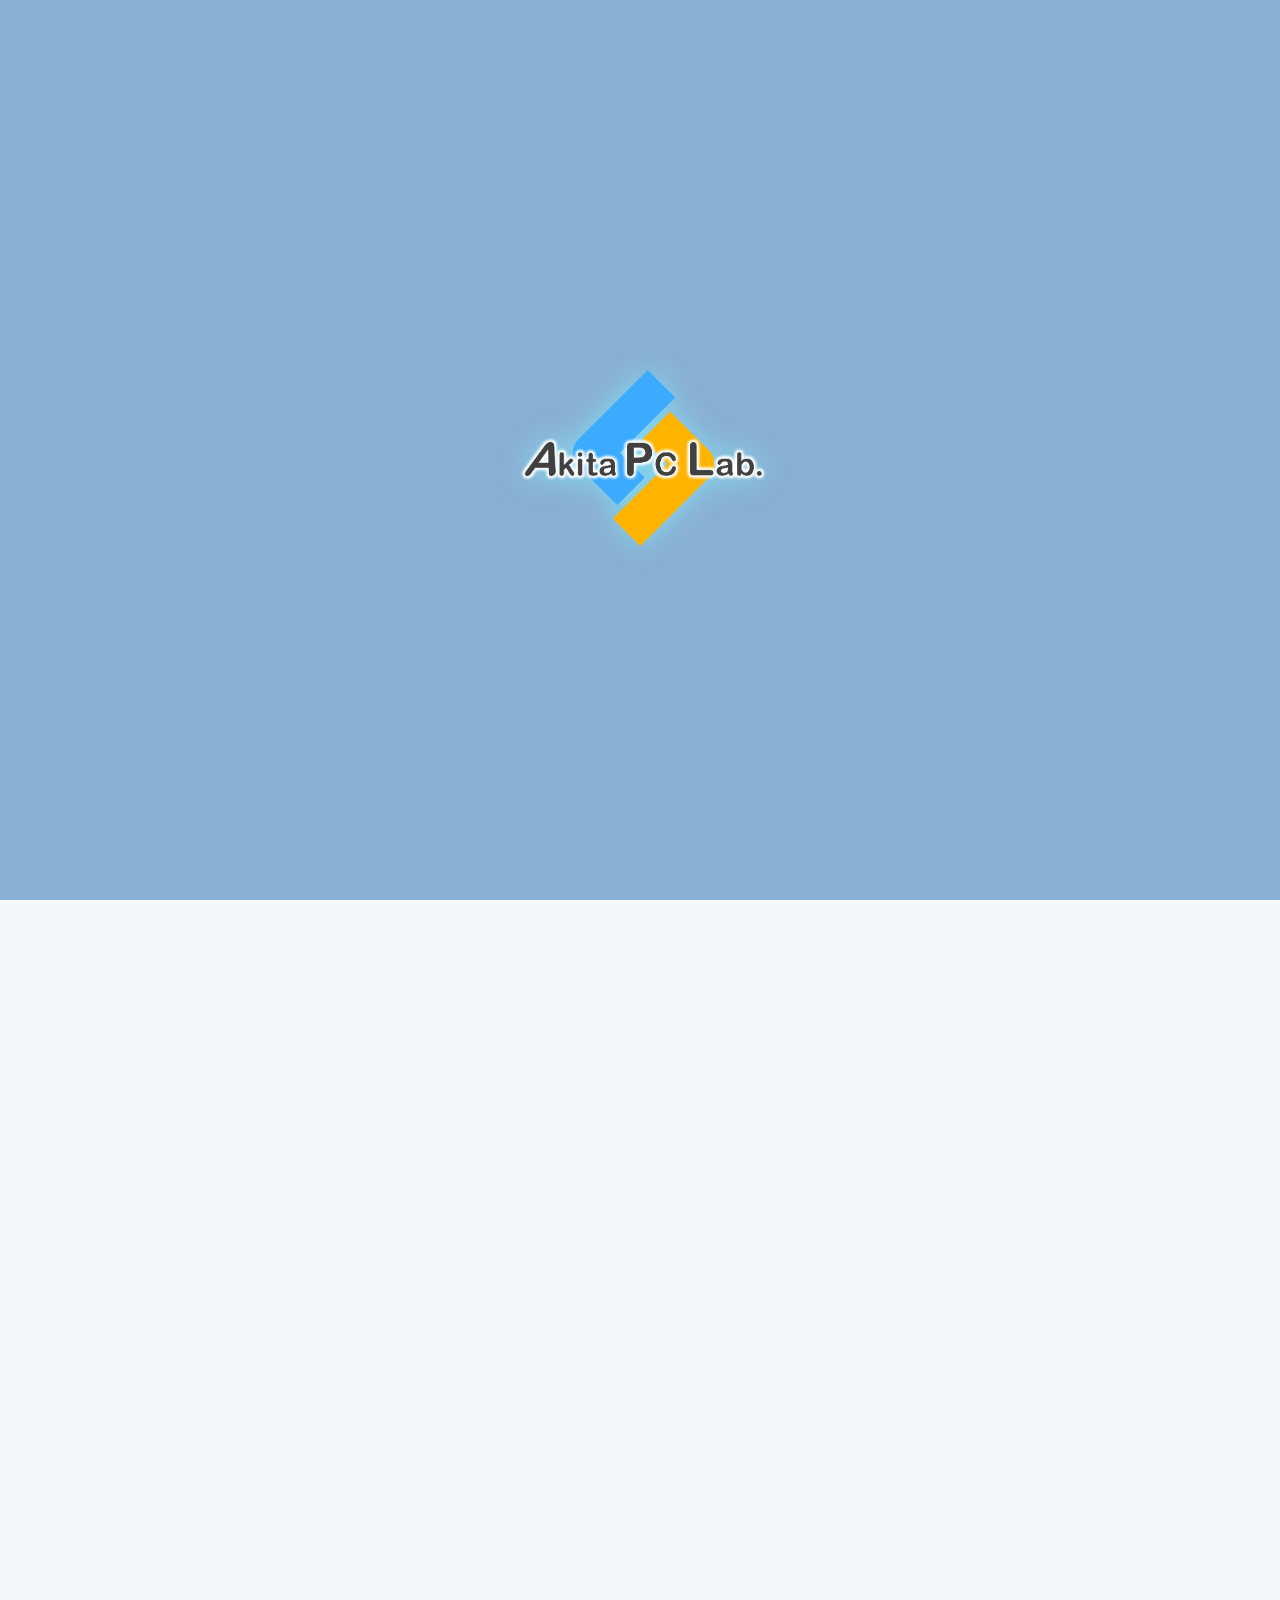
==== index.html @ be4cec2f "Add files via upload" ====
<!DOCTYPE html>
<html lang="ja">
<head>
  <meta charset="UTF-8">
  <meta name="viewport" content="width=device-width, initial-scale=1.0">
  <title>金曜1コマ限定ホームページ</title>

  <!-- CSS読み込み -->
  <link rel="stylesheet" href="style.css">
</head>

<body>

  <!-- オープニング -->
<div id="opening">
  <div class="opening-inner">
    <div class="moon-wrap">
      <div class="moon-glow"></div>
      <div class="moon"></div>
    </div>
    <img src="images/pclab.logo2.png" alt="タイトル" class="opening-logo">
  </div>
  <div class="flash"></div>
</div>

<!-- 本編ここから -->
<div id="site-content">

<header>
  <nav class="nav">
    <div class="logo">
      <img src="images/pclab.logo1.png" alt="ロゴ">
    </div>
    <ul>
      <li><a href="#about">金曜1コマについて</a></li>
      <li><a href="#information">お知らせ</a></li>
      <li><a href="#schedule">スケジュール</a></li>
      <li><a href="#staff">スタッフ紹介</a></li>
      <li><a href="#column">コラム</a></li>
      <li><a href="#faq">掲示板</a></li>
    </ul>
  </nav>
</header>

<section class="hero">
  <div class="hero-slideshow">
    <div class="hero-slide slide1"></div>
    <div class="hero-slide slide2"></div>
    <div class="hero-slide slide3"></div>
    <div class="hero-slide slide4"></div>
    <div class="hero-slide slide5"></div>
  </div>

  <div class="hero-overlay"></div>

  <div class="hero-content">
    <h1>
      <img src="images/pclab.logo2.png" alt="タイトル">
    </h1>
    <p>みんなで作り上げる，楽しむ講座</p>
  </div>
</section>

<main>
  <section id="about">
    <h2>金曜1コマについて</h2>
    <p>皆さんこんにちは！！金曜１コマスタッフ一同です！</p>
    <p>このホームページは，スタッフと受講生が共に作るという目標のもと開設されました。</p>
    <p>ここでは，スタッフの大学生としての一面やこれからの大学生活で役立つ情報を皆さんにお送りしていきます！</p>
    <p>もしかしたら，皆さんの意見・要望が実現するかも！？ぜひホームページの掲示板になんでも書いてくださいね！</p>
  </section>

  <section id="information">
    <h2>お知らせ</h2>
    <div class="information-list">
    <article class="information-card important">
      <div class="information-top">
        <span class="information-tag">重要</span>
        <time class="information-date">2026.04.24</time>
      </div>
      <h3 class="information-title">初回講座の開始時間について</h3>
      <p class="information-text">
        初回の講座は 14:30 開始です。皆さんが来るのを楽しみにしてます！！
      </p>
    </article>

    <article class="information-card">
      <div class="information-top">
        <span class="information-tag update">更新</span>
        <time class="information-date">2026.05.01</time>
      </div>
      <h3 class="information-title">ホームページを公開しました</h3>
      <p class="information-text">
        お知らせ，スタッフ紹介など順次更新していきます！お楽しみに👍
      </p>
    </article>

    <article class="information-card">
      <div class="information-top">
        <span class="information-tag info">案内</span>
        <time class="information-date">2026.05.01</time>
      </div>
      <h3 class="information-title">事前準備について</h3>
      <p class="information-text">
        PCと初回講座でもらったテキストを持参してください。データダウンロードで困っている人は早めに来てくれたら対応します！
      </p>
    </article>
  </div>

  </section>

  <section id="schedule">
    <h2>スケジュール</h2>
    <div class="schedule-item">
      <span>4/24</span> 第１回講座
    </div>
    <div class="schedule-item">
      <span>5/1</span> 第２回講座
    </div>
    <div class="schedule-item">
      <span>5/15</span> 第３回講座
    </div>
    <div class="schedule-item">
      <span>5/22</span> 第４回講座
    </div>
    <div class="schedule-item">
      <span>5/29</span> 第５回講座
    </div>
    <div class="schedule-item">
      <span>6/12</span> 第６回講座
    </div>
    <div class="schedule-item">
      <span>6/19</span> 第７回講座
    </div>
    <div class="schedule-item">
      <span>6/26</span> 第８回講座
    </div>
  </section>

  <section id="staff">
    <h2>スタッフ紹介</h2>
    
    <div class="staff-card">
      <img src="images/staff1.jpg" alt="スタッフ写真">
      <div class="staff-text">
        <h3>ホームページ開設者兼5班GA 樅山友哉</h3>
        <p>ニックネーム：もみちゃん</p>
        <p>学部・学科：理工学部　数理・電気電子情報学科　人間情報工学コース　4年次</p>
        <p>好きなこと：ゲーム・音楽・旅行</p>
        <p>最近のマイブーム：車を借りて秋田を探索する</p>
        <p>一言：秋田を知るために頑張ってるからみんなの話もたくさん聞かせて！PCスキルの質問も待ってるぞー！</p>
      </div>
    </div>

    <div class="staff-card">
      <img src="images/staff2.jpg" alt="スタッフ写真">
      <div class="staff-text">
        <h3>講師 那須野栞</h3>
        <p>ニックネーム：しおりん</p>
        <p>学部・学科：医学部・保健学科看護学専攻3年次</p>
        <p>好きなこと：占い・筋トレ</p>
        <p>みんなとやりたいこと！</p>
        <p>　1. みんなとたくさんお話ししたい！！</p>
        <p>　2. 班の中だけじゃなく、コマ全体で仲良くなりたいな～！</p>
        <p>一言：スキルを勉強するだけじゃなく、みんなにとって思い出に残るような時間にしたいな～</p>
        <p>　　　と思っています！たくさんお話しようね～！</p>
      </div>
    </div>

    <div class="staff-card">
      <img src="images/staff3.jpg" alt="スタッフ写真">
      <div class="staff-text">
        <h3>2班GA 佐藤颯太</h3>
        <p>ニックネーム：しゅがー</p>
        <p>学部・学科：理工学部　数理・電気電子情報学科　電気電子工学コース　3年次</p>
        <p>好きなこと：ものづくり・お菓子・ネトフリ＆アマプラ鑑賞</p>
        <p>診断系の結果</p>
        <p>　MBTI：運動家</p>
        <p>　ラブタイプ：忠犬ハチ公魅惑系</p>
        <p>一言：機械系は強い方だと思うので、分からないことがあったら何でも聞いてね～</p>
        <p>　　　たくさんしゃべりたいので他の班の人でも話しかけて～</p>
      </div>
    </div>

  </section>

  <section id="column">
    <h2>コラム</h2>
    <h3>占い師しおりの運気アップ講座</h3>
    <a href="fortune.html" class="column-button">コラムを読む</a>
    <h3>パティスリーしゅがーのお菓子教室</h3>
    <a href="sweet.html" class="column-button">コラムを読む</a>
  </section>

  <section id="faq">
    <h2>掲示板</h2>
    <p>順次公開します！お楽しみに！</p>

    <!-- 使うかもしれない 
    <div class="faq-item">
      <button class="faq-question">友達いなくても大丈夫？</button>
      <div class="faq-answer">大丈夫です！1人参加多いです。</div>
    </div>

    <div class="faq-item">
      <button class="faq-question">服装は？</button>
      <div class="faq-answer">自由です。</div>
    </div>-->
  </section>
</main>

<footer>
  <p>© Akita PC Lab.</p>
</footer>

</div> 

<!-- JS読み込み -->
<script src="script.js"></script>

</body>
</html>
---- style.css ----
* {
  margin: 0;
  padding: 0;
  box-sizing: border-box;
}

#opening {
  position: fixed;   /* ←これが最重要 */
  top: 0;
  left: 0;
  width: 100%;
  height: 100%;      /* ←画面いっぱいにする */
  background: #8ab0d4;

  display: flex;
  justify-content: center;
  align-items: center;

  z-index: 9999;     /* ←最前面に出す */
}

.opening-logo {
  width: 300px;
  max-width: 100%;
  height: auto;
  margin-top: 20px;

  filter: drop-shadow(0 0 15px rgba(125,243,255,0.6));
}

/* ===== 本編は最初見えない ===== */
#site-content {
  opacity: 0;
  transition: opacity 1s ease;
}

/* 表示状態 */
#site-content.show {
  opacity: 1;
}

/* ===== オープニングのフェードアウト ===== */
#opening {
  transition: opacity 1s ease;
}

#opening.fade-out {
  opacity: 0;
}

body {
  font-family: sans-serif;
  background: #f5f7fb;
}

html {
  scroll-behavior: smooth;
}

header {
  background: #4f7cff;
  color: white;
  padding: 15px 20px;

  position: sticky;
  top: 0;
  z-index: 1000;

  box-shadow: 0 4px 12px rgba(0, 0, 0, 0.12);
}

.nav {
  display: flex;
  justify-content: space-between;
}

.nav ul li a {
  display: inline-block;
  padding: 8px 16px;
  border-radius: 20px;

  background: rgba(255,255,255,0.2);
  backdrop-filter: blur(10px);
  color: white;
  font-weight: bold;

  transition: all 0.3s ease;
}

/* ホバー（マウス乗せたとき） */
.nav ul li a:hover {
  background: white;
  color: #4f7cff;
  transform: translateY(-2px);
}

.logo img {
  height: 40px;
}

.nav ul {
  display: flex;
  gap: 10px;
  list-style: none;
}

.hero {
  position: relative;
  color: white;
  text-align: center;
  padding: 150px 20px;
  overflow: hidden;
}

/* 背景スライド */
.hero-slideshow {
  position: absolute;
  inset: 0;
  z-index: 0;
}

.hero-slide {
  position: absolute;
  inset: 0;
  background-size: cover;
  background-position: center;
  background-repeat: no-repeat;
  opacity: 0;
  animation: heroFade 25s infinite;
}

/* 画像指定 */
.slide1 {
  background-image: url("images/student1.jpg");
  animation-delay: 0s;
}

.slide2 {
  background-image: url("images/student2.jpg");
  animation-delay: 5s;
}

.slide3 {
  background-image: url("images/student3.jpg");
  animation-delay: 10s;
}

.slide4 {
  background-image: url("images/student4.jpg");
  animation-delay: 15s;
}

.slide5 {
  background-image: url("images/student5.jpg");
  animation-delay: 20s;
}

/* 文字を見やすくする黒い膜 */
.hero-overlay {
  position: absolute;
  inset: 0;
  background: rgba(0, 0, 0, 0.35);
  z-index: 1;
}

/* 文字部分 */
.hero-content {
  position: relative;
  z-index: 2;
}

/* フェード切り替え */
@keyframes heroFade {
  0%   { opacity: 0; }
  8%   { opacity: 1; }
  28%  { opacity: 1; }
  36%  { opacity: 0; }
  100% { opacity: 0; }
}

/* 黒いフィルター（文字見やすくする） */
.hero::before {
  content: "";
  position: absolute;
  inset: 0;
  background: rgba(0,0,0,0.4);
}

.hero h1 img {
  width: 300px;
  max-width: 100%;
}

.hero p {
  position: relative;
  z-index: 1;
}

section {
  padding: 40px;
}

#information {
  margin-bottom: 50px;
}

.information-list {
  display: flex;
  flex-direction: column;
  gap: 16px;
}

.information-card {
  background: #ffffff;
  border-radius: 16px;
  padding: 18px 20px;
  box-shadow: 0 6px 18px rgba(0, 0, 0, 0.08);
  border-left: 6px solid #4f7cff;
  transition: transform 0.25s ease, box-shadow 0.25s ease;
}

.information-card:hover {
  transform: translateY(-3px);
  box-shadow: 0 10px 24px rgba(0, 0, 0, 0.12);
}

.information-top {
  display: flex;
  justify-content: space-between;
  align-items: center;
  margin-bottom: 10px;
  gap: 12px;
  flex-wrap: wrap;
}

.information-tag {
  display: inline-block;
  padding: 4px 10px;
  border-radius: 999px;
  background: #4f7cff;
  color: #ffffff;
  font-size: 0.85rem;
  font-weight: bold;
}

.information-tag.update {
  background: #00a67e;
}

.information-tag.info {
  background: #ff9800;
}

.information-date {
  font-size: 0.9rem;
  color: #666;
}

.information-title {
  font-size: 1.1rem;
  margin-bottom: 8px;
  color: #222;
}

.information-text {
  font-size: 0.98rem;
  line-height: 1.7;
  color: #444;
}

.information-card.important {
  border-left-color: #ff4d6d;
}

.information-card.important .information-tag {
  background: #ff4d6d;
}

.schedule-item {
  background: white;
  padding: 10px;
  margin: 10px 0;
  border-radius: 8px;
}

#staff h2 {
  margin-bottom: 30px;
}

#staff h3 {
  margin-bottom: 12px;
}

.staff-card {
  display: flex;          /* ←横並びにする */
  align-items: center;    /* 縦位置を揃える */
  gap: 20px;              /* 画像と文字の間の余白 */

  background: white;
  padding: 20px;
  border-radius: 16px;
  box-shadow: 0 6px 18px rgba(0,0,0,0.08);
}

.staff-box {
  display: flex;
  align-items: center;
  gap: 40px;
}

.staff-text {
  flex: 1;
}

.staff-image img {
  width: 280px;
  height: auto;
  border-radius: 20px;
  display: block;
}

.column-button {
  display: inline-block;
  padding: 12px 22px;
  background: #4f7cff;
  color: white;
  border-radius: 999px;
  text-decoration: none;
  font-weight: bold;
}

.toc {
  background: #ffffff;
  padding: 20px;
  border-radius: 16px;
  margin: 24px 0;
  box-shadow: 0 6px 18px rgba(0,0,0,0.08);
}

.toc h2 {
  margin-bottom: 12px;
}

.toc ul {
  list-style: none;
  padding: 0;
}

.toc li {
  margin: 10px 0;
}

.toc a {
  color: #4f7cff;
  font-weight: bold;
  text-decoration: none;
}

.toc a:hover {
  text-decoration: underline;
}

.column-page {
  max-width: 900px;
  margin: 0 auto;
  padding: 40px 20px;
}

.column-article {
  background: white;
  padding: 40px;
  border-radius: 18px;
  line-height: 1.9;
}

.column-article h1 {
  margin-bottom: 30px;
}

.column-article h3 {
  margin-top: 40px;
  margin-bottom: 16px;
}

.column-article p {
  margin-bottom: 18px;
}

.sweet-video {
  width: 50%;
  max-width: 800px;
  border-radius: 16px;
  display: block;
  margin: 30px auto;
  box-shadow: 0 8px 24px rgba(0,0,0,0.15);
}

.image-row {
  display: flex;
  gap: 20px;              /* 画像の間の余白 */
  justify-content: center;
  margin: 30px 0;
}

.image-row img {
  width: 70%;
  max-width: 300px;      /* 1枚の最大サイズ */
  height: auto;
  border-radius: 12px;
  object-fit: cover;
}

.faq-item {
  margin-bottom: 10px;
}

.faq-question {
  width: 100%;
  padding: 10px;
  background: #ddd;
  border: none;
  cursor: pointer;
}

.faq-answer {
  display: none;
  padding: 10px;
  background: white;
}

footer {
  text-align: center;
  padding: 20px;
}

/* =========================
   アニメーション
========================= */
@keyframes moonPulse {
  0% {
    transform: translate(-50%, -50%) scale(0.75);
    opacity: 0;
  }
  20% {
    transform: translate(-50%, -50%) scale(1);
    opacity: 1;
  }
  55% {
    transform: translate(-50%, -50%) scale(1.05);
    opacity: 1;
  }
  100% {
    transform: translate(-50%, -50%) scale(1.45);
    opacity: 1;
  }
}

@keyframes textFade {
  from {
    opacity: 0;
    transform: translateY(8px);
  }
  to {
    opacity: 1;
    transform: translateY(0);
  }
}

@keyframes flashBang {
  0% {
    opacity: 0;
  }
  35% {
    opacity: 1;
  }
  100% {
    opacity: 0;
  }
}

@keyframes openingFadeOut {
  0% {
    opacity: 1;
    visibility: visible;
  }
  100% {
    opacity: 0;
    visibility: hidden;
  }
}
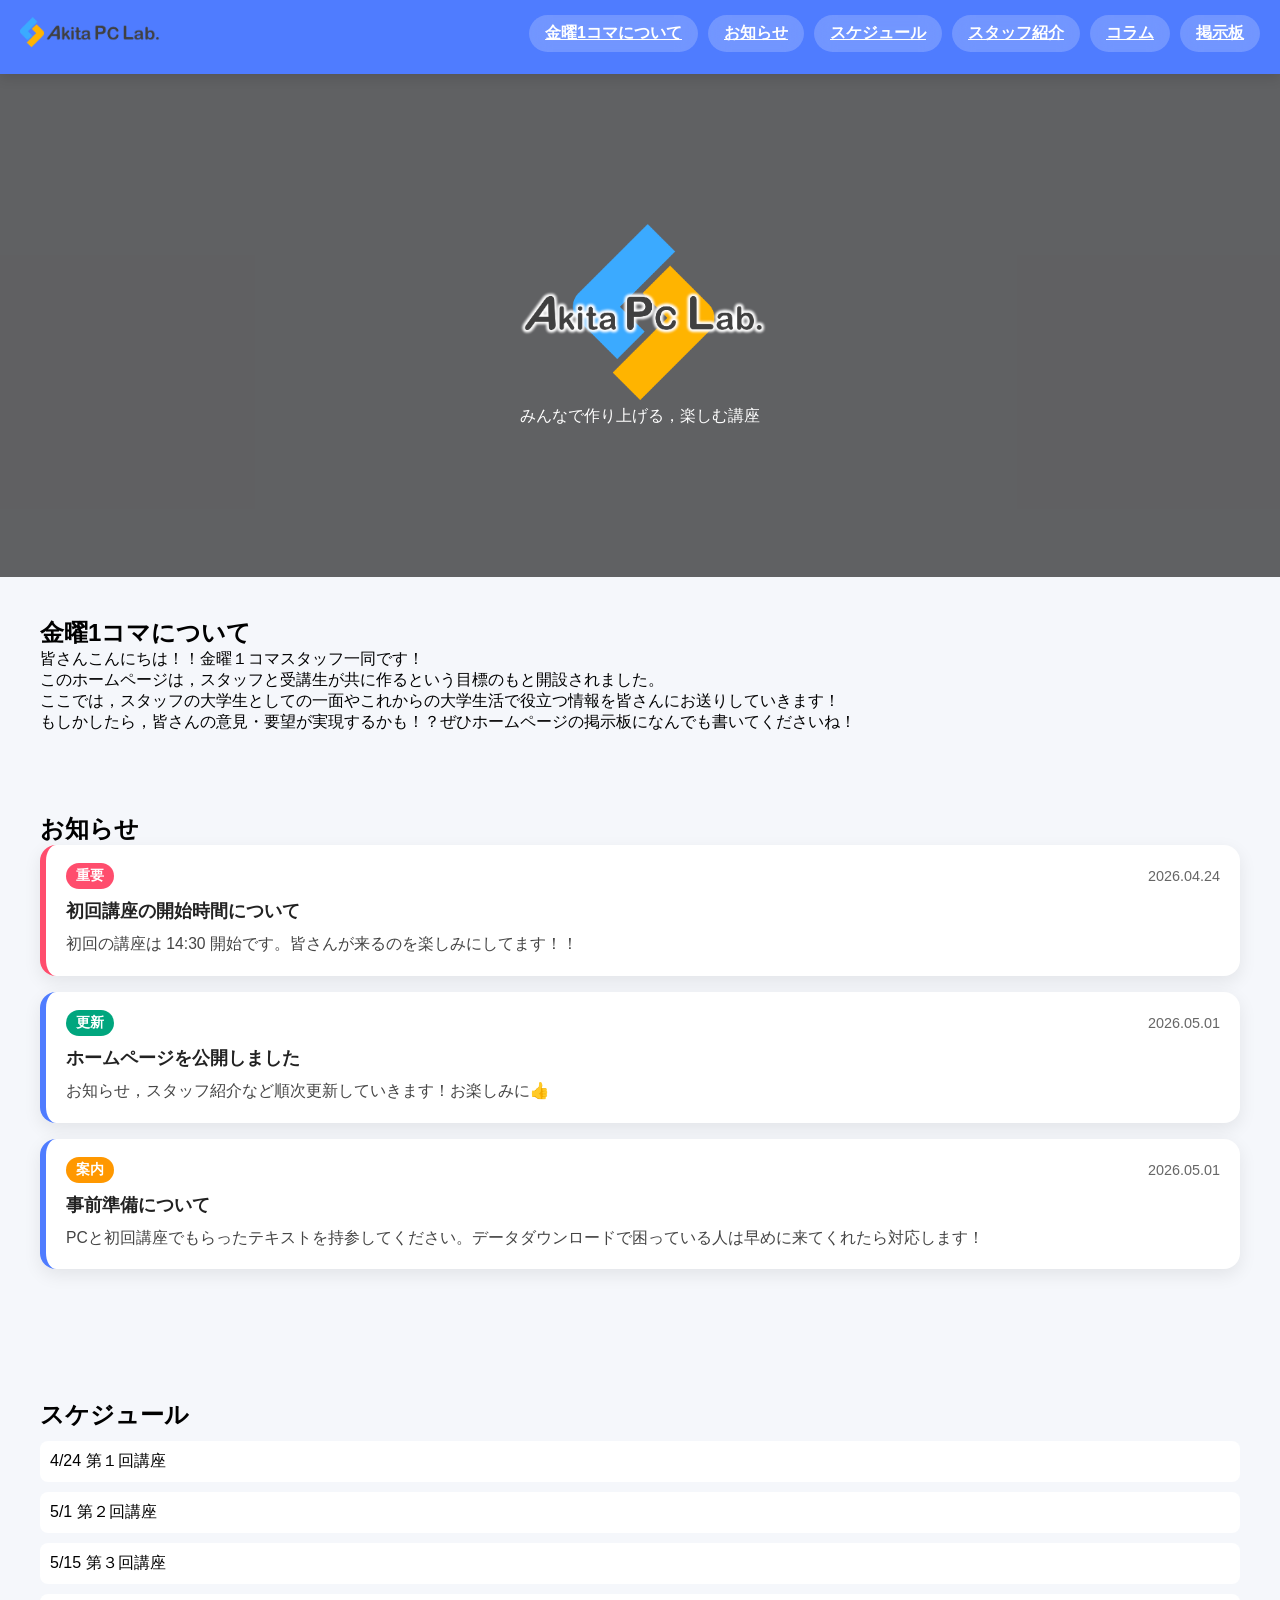
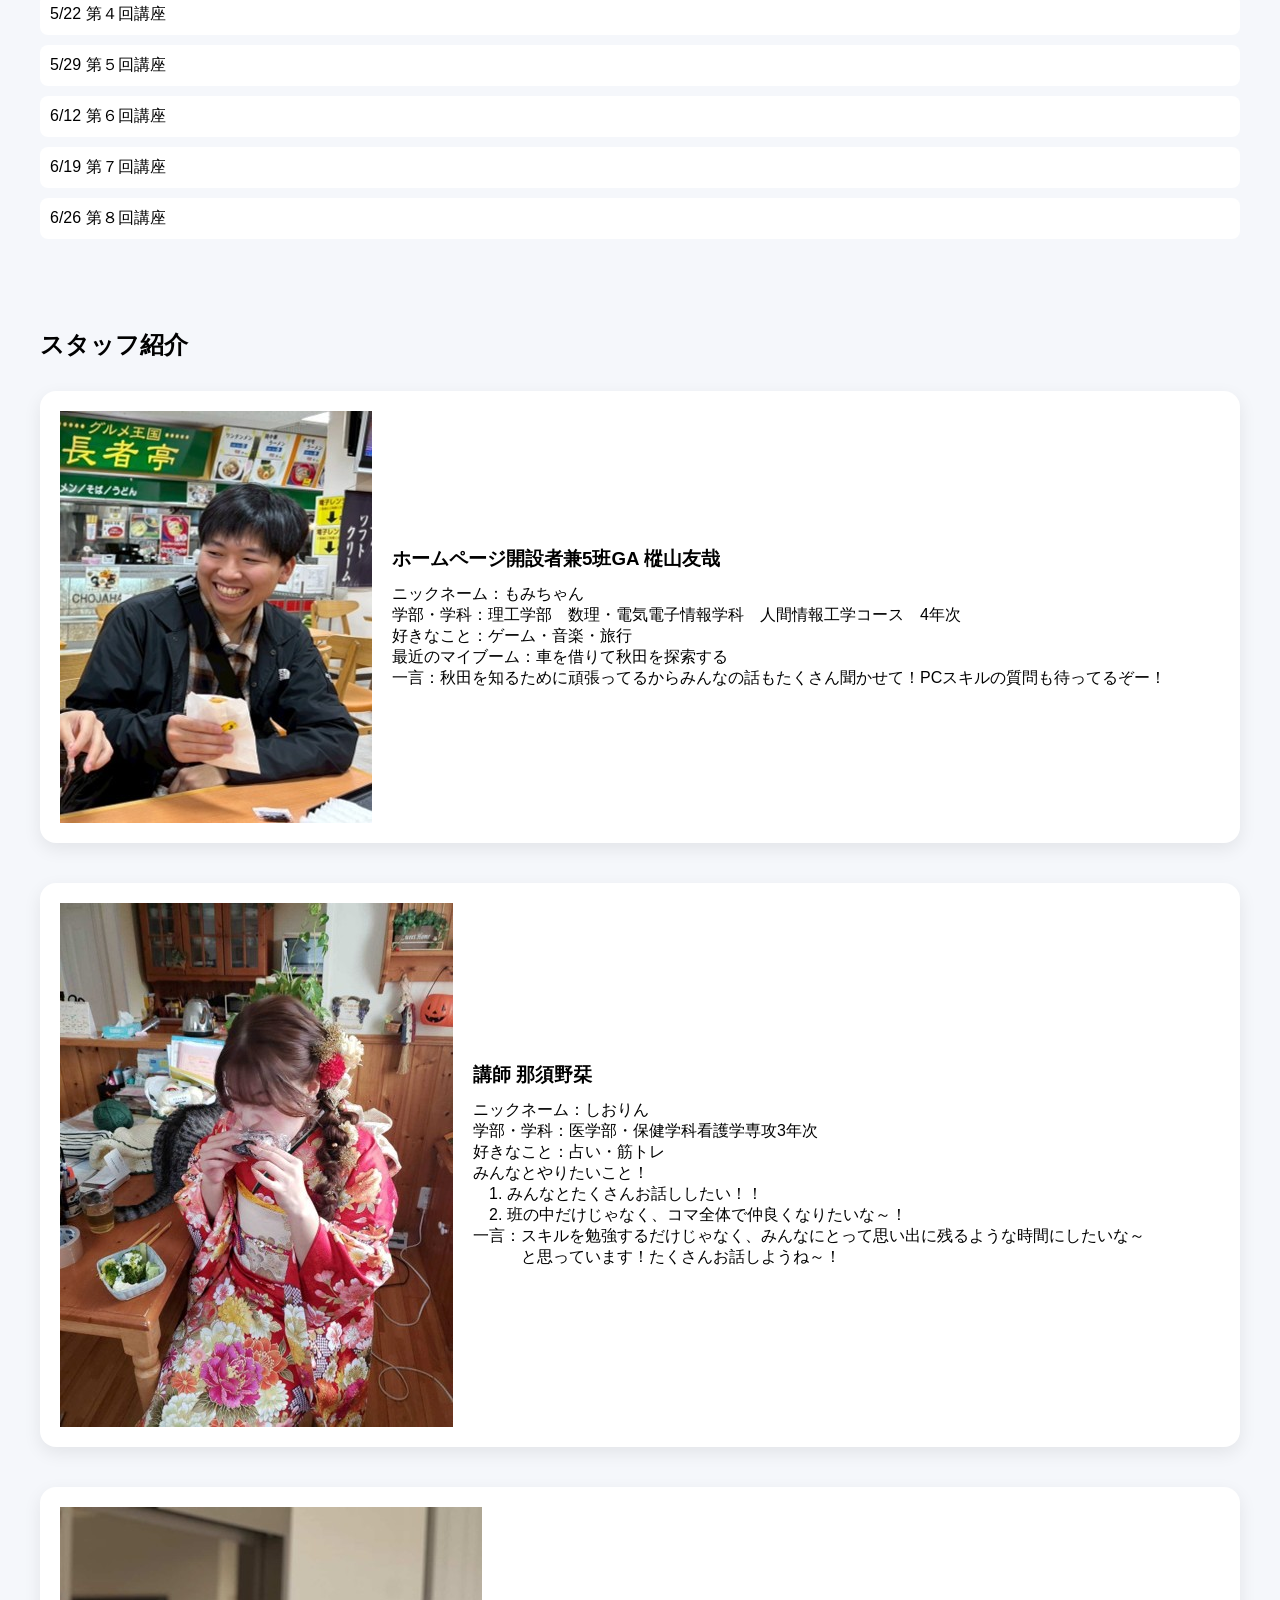
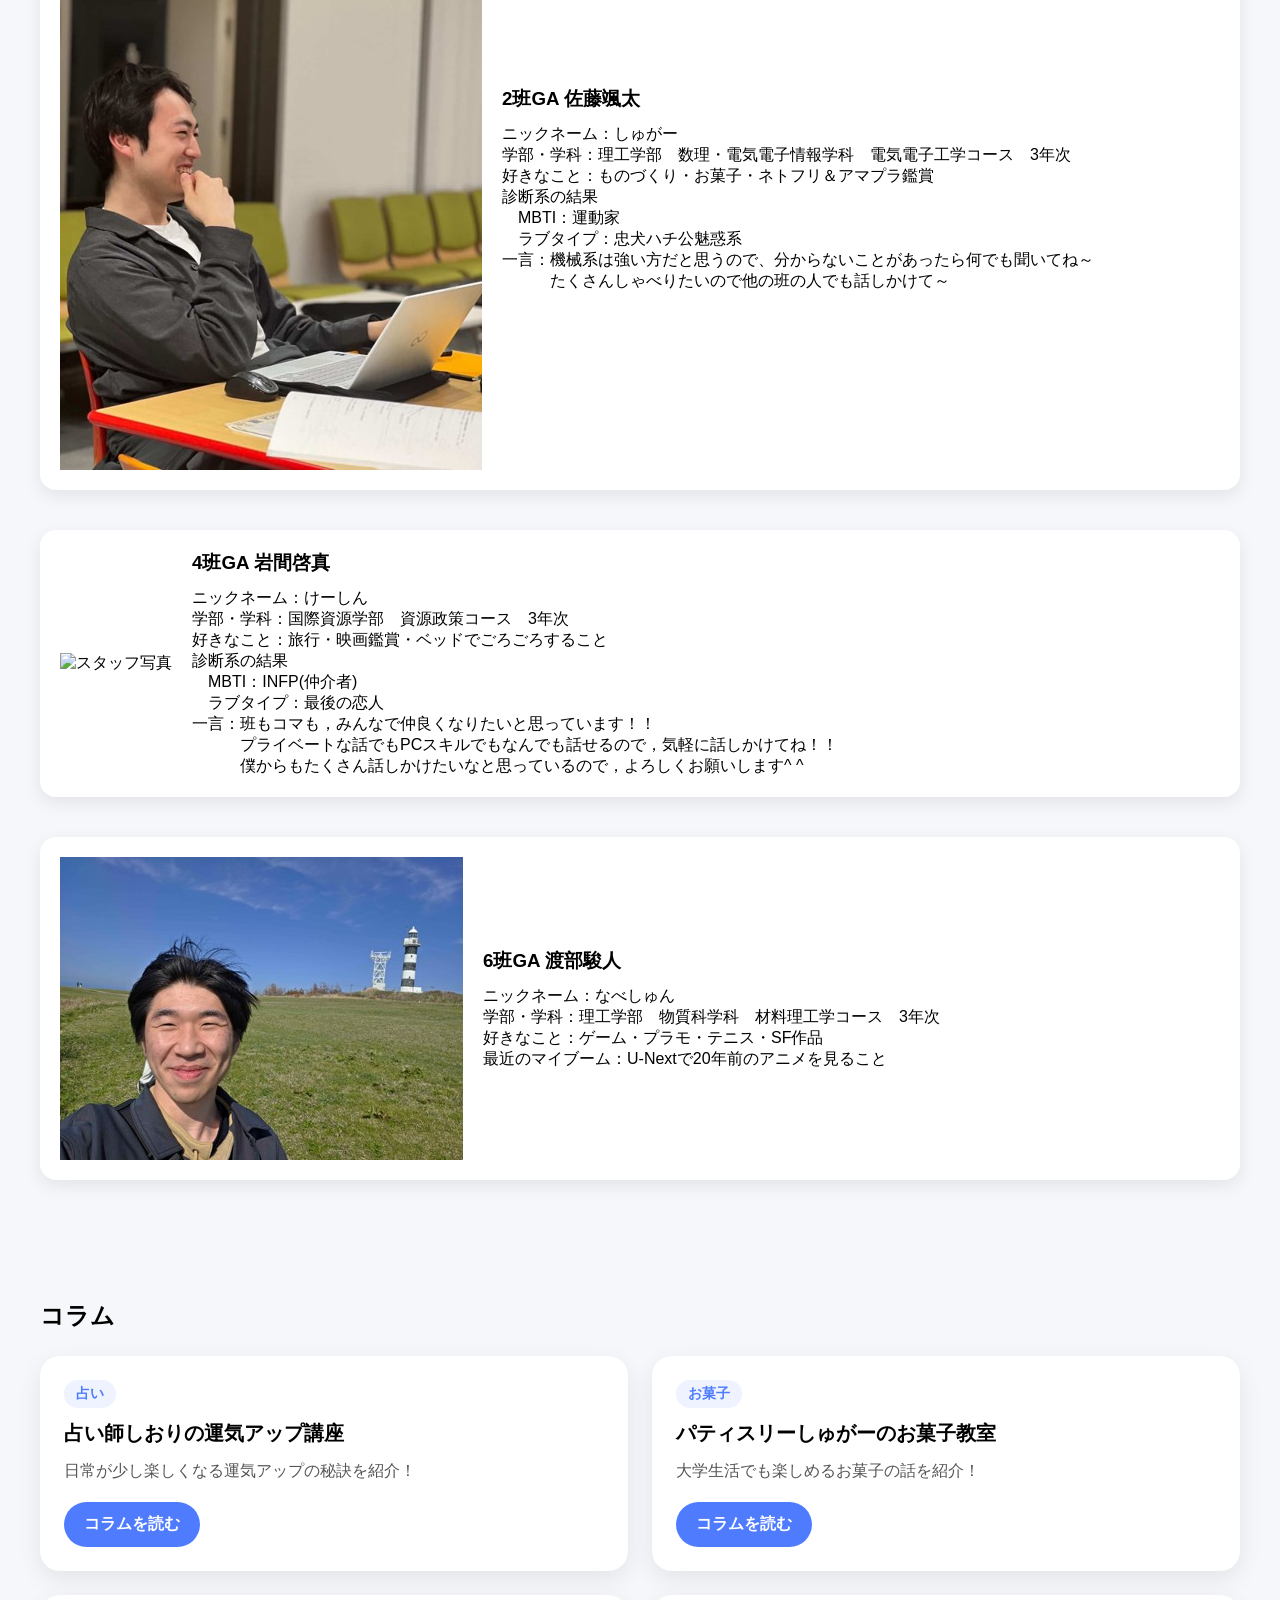
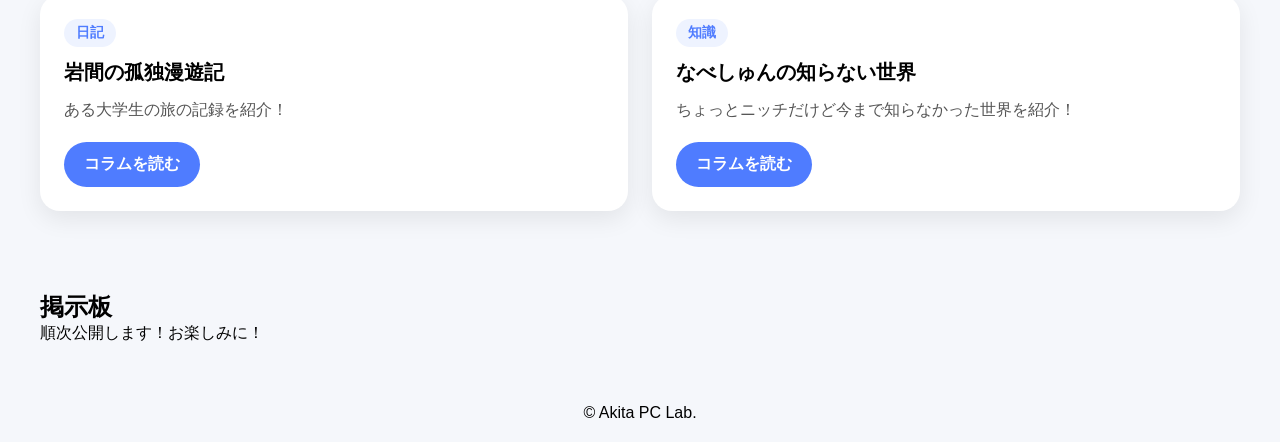
==== commit c66d3810: "Add files via upload" ====
--- a/index.html
+++ b/index.html
@@ -182,14 +182,67 @@
       </div>
     </div>
 
+    <div class="staff-card">
+      <img src="images/staff4.jpg" alt="スタッフ写真">
+      <div class="staff-text">
+        <h3>4班GA 岩間啓真</h3>
+        <p>ニックネーム：けーしん</p>
+        <p>学部・学科：国際資源学部　資源政策コース　3年次</p>
+        <p>好きなこと：旅行・映画鑑賞・ベッドでごろごろすること</p>
+        <p>診断系の結果</p>
+        <p>　MBTI：INFP(仲介者)</p>
+        <p>　ラブタイプ：最後の恋人</p>
+        <p>一言：班もコマも，みんなで仲良くなりたいと思っています！！</p>
+        <p>　　　プライベートな話でもPCスキルでもなんでも話せるので，気軽に話しかけてね！！</p>
+        <p>　　　僕からもたくさん話しかけたいなと思っているので，よろしくお願いします^ ^</p>
+      </div>
+    </div>
+
+    <div class="staff-card">
+      <img src="images/staff5.jpg" alt="スタッフ写真">
+      <div class="staff-text">
+        <h3>6班GA 渡部駿人</h3>
+        <p>ニックネーム：なべしゅん</p>
+        <p>学部・学科：理工学部　物質科学科　材料理工学コース　3年次</p>
+        <p>好きなこと：ゲーム・プラモ・テニス・SF作品</p>
+        <p>最近のマイブーム：U-Nextで20年前のアニメを見ること</p>
+      </div>
+    </div>
+
   </section>
 
   <section id="column">
     <h2>コラム</h2>
-    <h3>占い師しおりの運気アップ講座</h3>
-    <a href="fortune.html" class="column-button">コラムを読む</a>
-    <h3>パティスリーしゅがーのお菓子教室</h3>
-    <a href="sweet.html" class="column-button">コラムを読む</a>
+
+    <div class="column-list">
+      <article class="column-card">
+        <span class="column-tag">占い</span>
+        <h3>占い師しおりの運気アップ講座</h3>
+        <p>日常が少し楽しくなる運気アップの秘訣を紹介！</p>
+        <a href="fortune.html" class="column-button">コラムを読む</a>
+      </article>
+
+      <article class="column-card">
+        <span class="column-tag">お菓子</span>
+        <h3>パティスリーしゅがーのお菓子教室</h3>
+        <p>大学生活でも楽しめるお菓子の話を紹介！</p>
+        <a href="sweet.html" class="column-button">コラムを読む</a>
+      </article>
+
+      <article class="column-card">
+        <span class="column-tag">日記</span>
+        <h3>岩間の孤独漫遊記</h3>
+        <p>ある大学生の旅の記録を紹介！</p>
+        <a href="tour.html" class="column-button">コラムを読む</a>
+      </article>
+
+      <article class="column-card">
+        <span class="column-tag">知識</span>
+        <h3>なべしゅんの知らない世界</h3>
+        <p>ちょっとニッチだけど今まで知らなかった世界を紹介！</p>
+        <a href="hobby.html" class="column-button">コラムを読む</a>
+      </article>
+    </div>
   </section>
 
   <section id="faq">
--- a/style.css
+++ b/style.css
@@ -295,6 +295,7 @@
   display: flex;          /* ←横並びにする */
   align-items: center;    /* 縦位置を揃える */
   gap: 20px;              /* 画像と文字の間の余白 */
+  margin-bottom: 40px;
 
   background: white;
   padding: 20px;
@@ -319,14 +320,60 @@
   display: block;
 }
 
+.column-list {
+  display: grid;
+  grid-template-columns: repeat(2, 1fr);
+  gap: 24px;
+  margin-top: 24px;
+}
+
+.column-card {
+  background: white;
+  padding: 24px;
+  border-radius: 20px;
+  box-shadow: 0 8px 24px rgba(0, 0, 0, 0.08);
+  transition: 0.3s;
+}
+
+.column-card:hover {
+  transform: translateY(-4px);
+  box-shadow: 0 12px 28px rgba(0, 0, 0, 0.12);
+}
+
+.column-tag {
+  display: inline-block;
+  padding: 5px 12px;
+  margin-bottom: 12px;
+  border-radius: 999px;
+  background: #eef3ff;
+  color: #4f7cff;
+  font-weight: bold;
+  font-size: 0.85rem;
+}
+
+.column-card h3 {
+  margin-bottom: 10px;
+  font-size: 1.25rem;
+}
+
+.column-card p {
+  margin-bottom: 18px;
+  color: #555;
+  line-height: 1.7;
+}
+
 .column-button {
   display: inline-block;
-  padding: 12px 22px;
+  padding: 12px 20px;
   background: #4f7cff;
   color: white;
   border-radius: 999px;
   text-decoration: none;
   font-weight: bold;
+}
+
+.column-button:hover {
+  background: #355fe0;
 }
 
 .toc {
@@ -386,13 +433,17 @@
   margin-bottom: 18px;
 }
 
-.sweet-video {
-  width: 50%;
-  max-width: 800px;
+.video-wrap {
+  width: 100%;
+  max-width: 400px;
+  aspect-ratio: 9 / 16;  /* ←これが重要 */
+  margin: 30px auto;
+}
+
+.video-wrap iframe {
+  width: 100%;
+  height: 100%;
   border-radius: 16px;
-  display: block;
-  margin: 30px auto;
-  box-shadow: 0 8px 24px rgba(0,0,0,0.15);
 }
 
 .image-row {
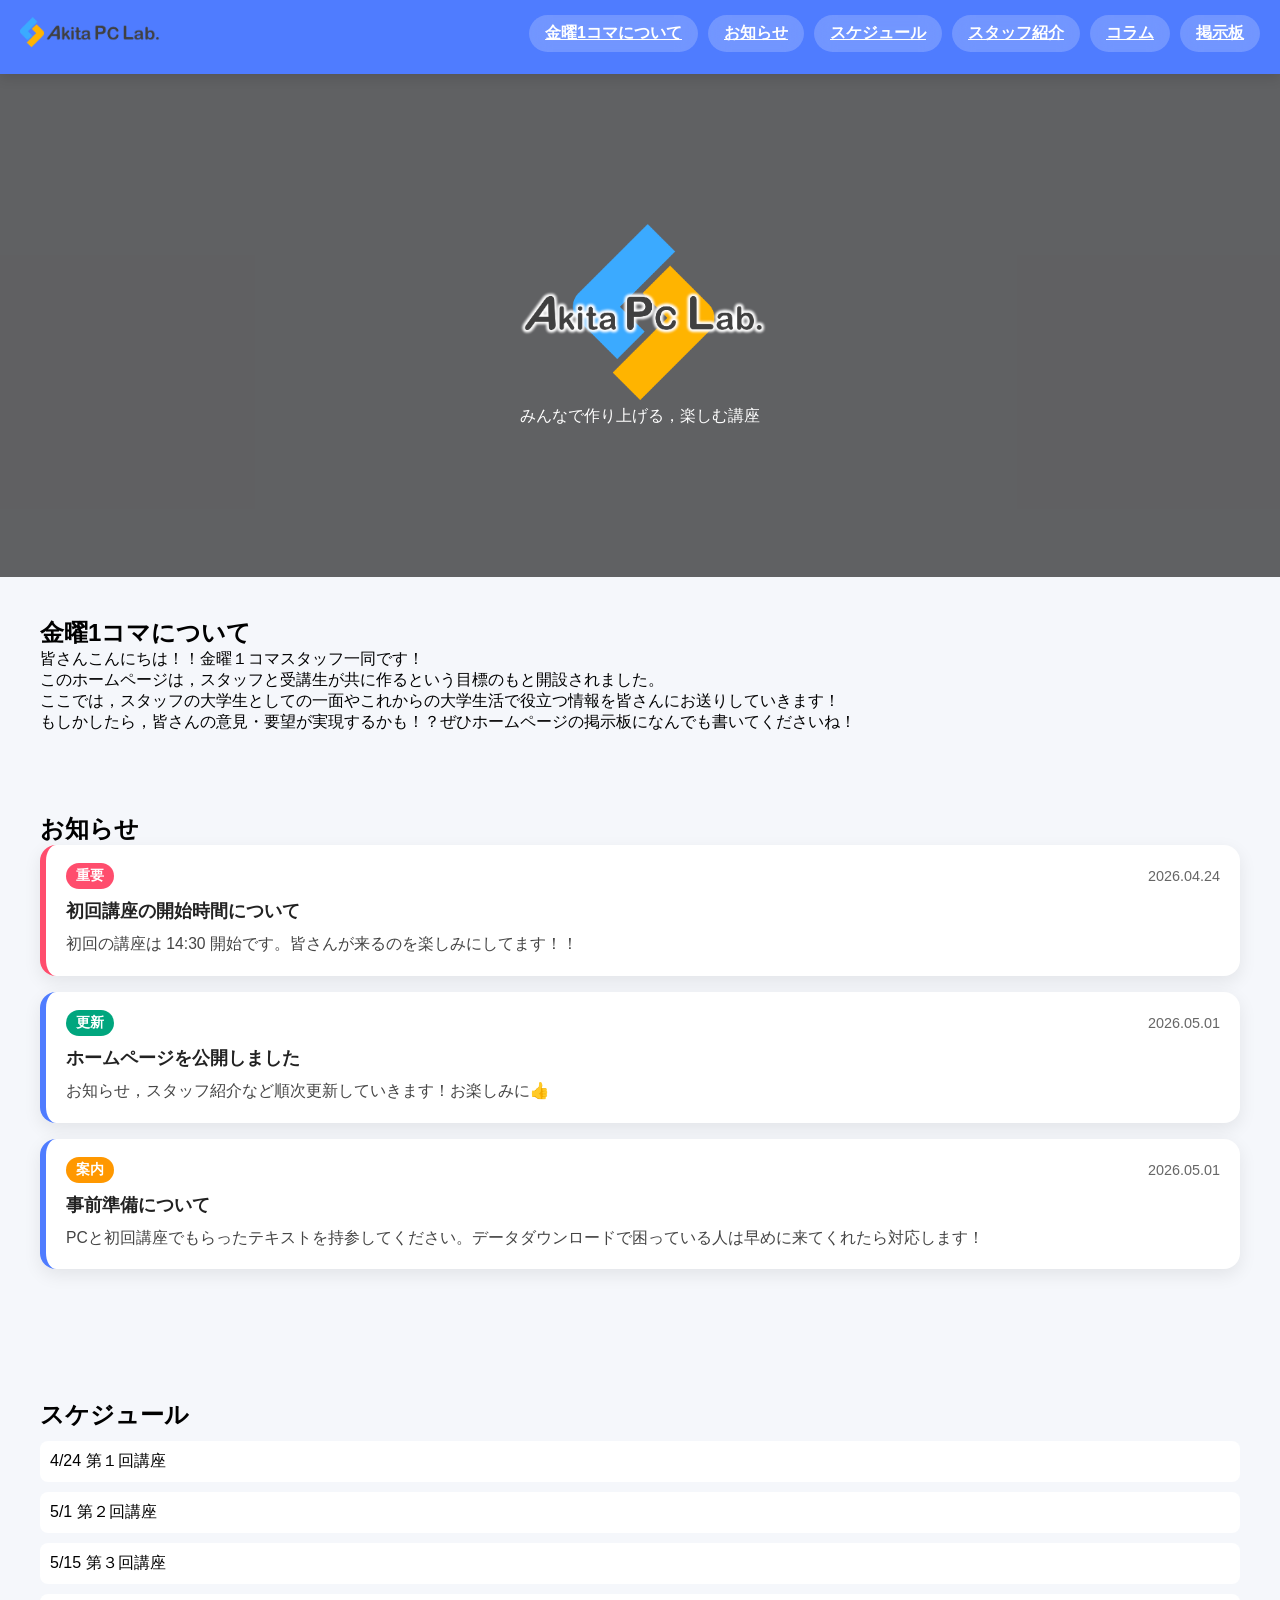
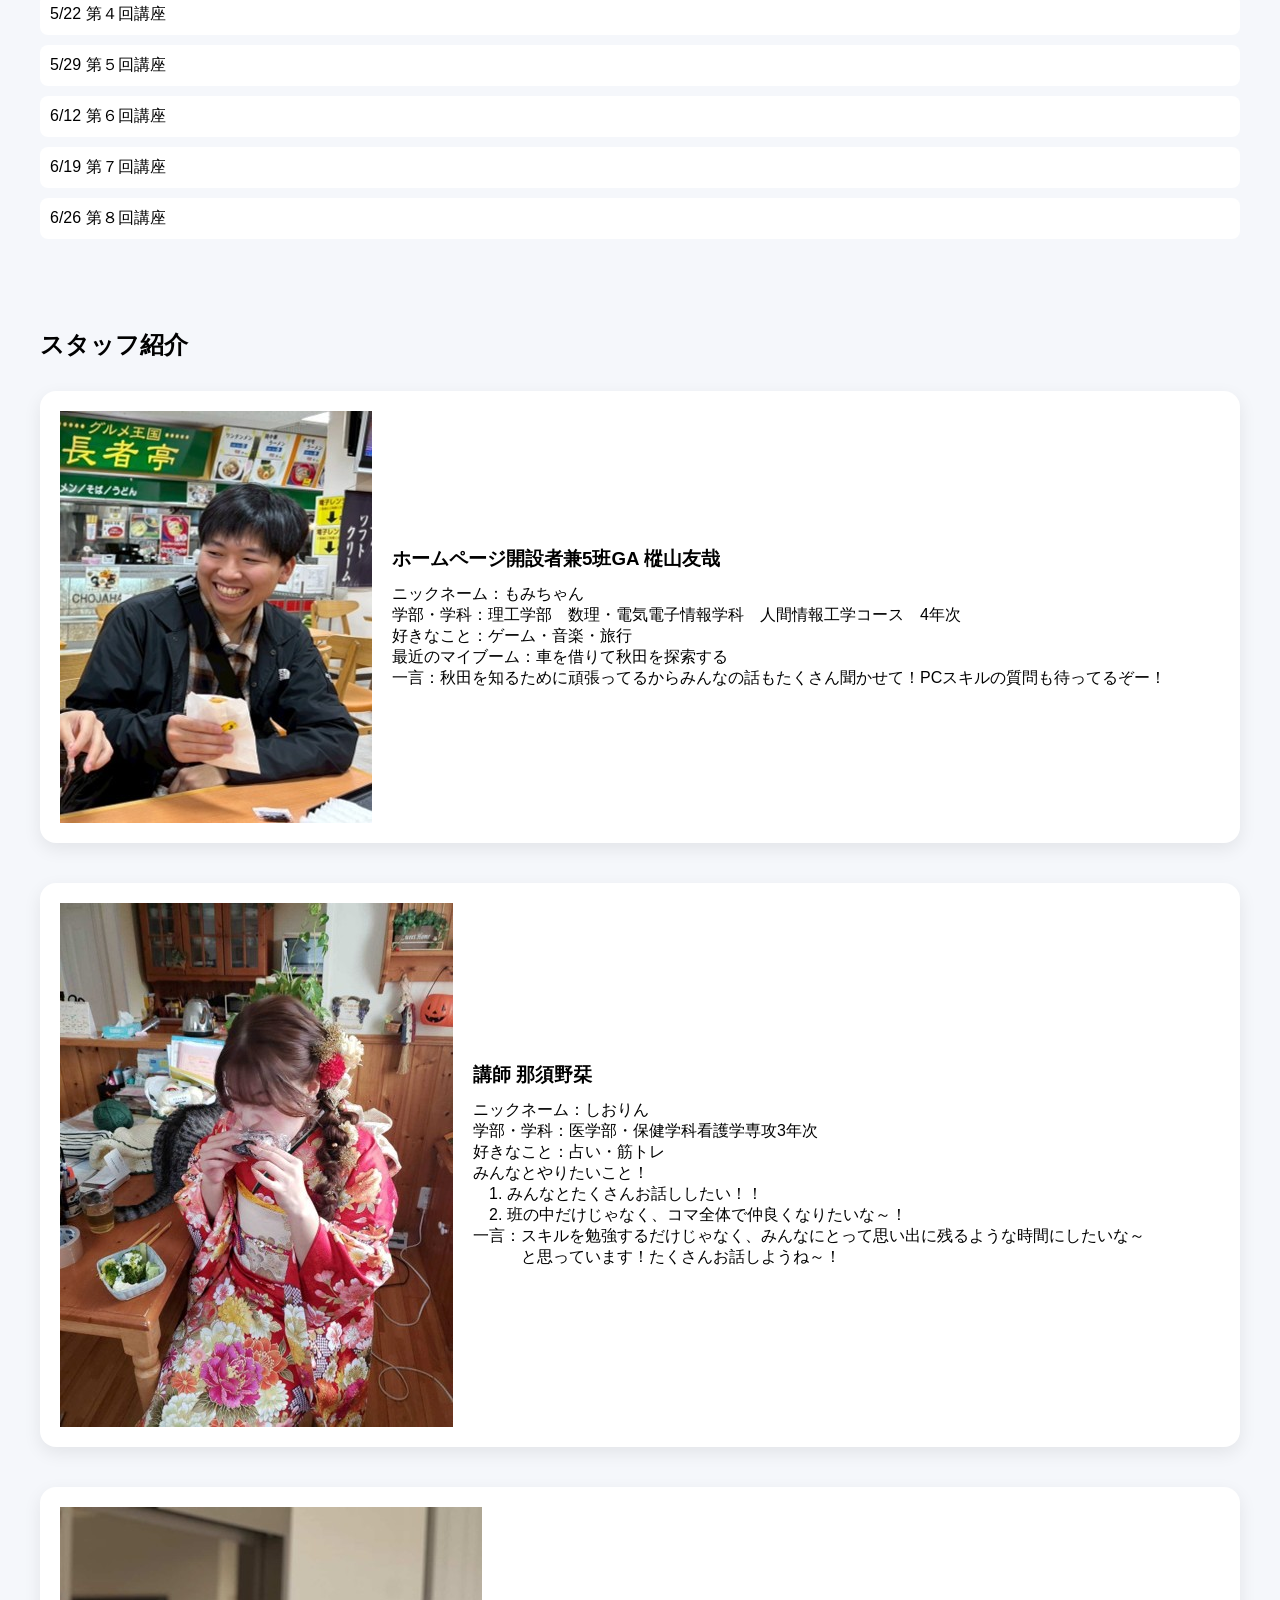
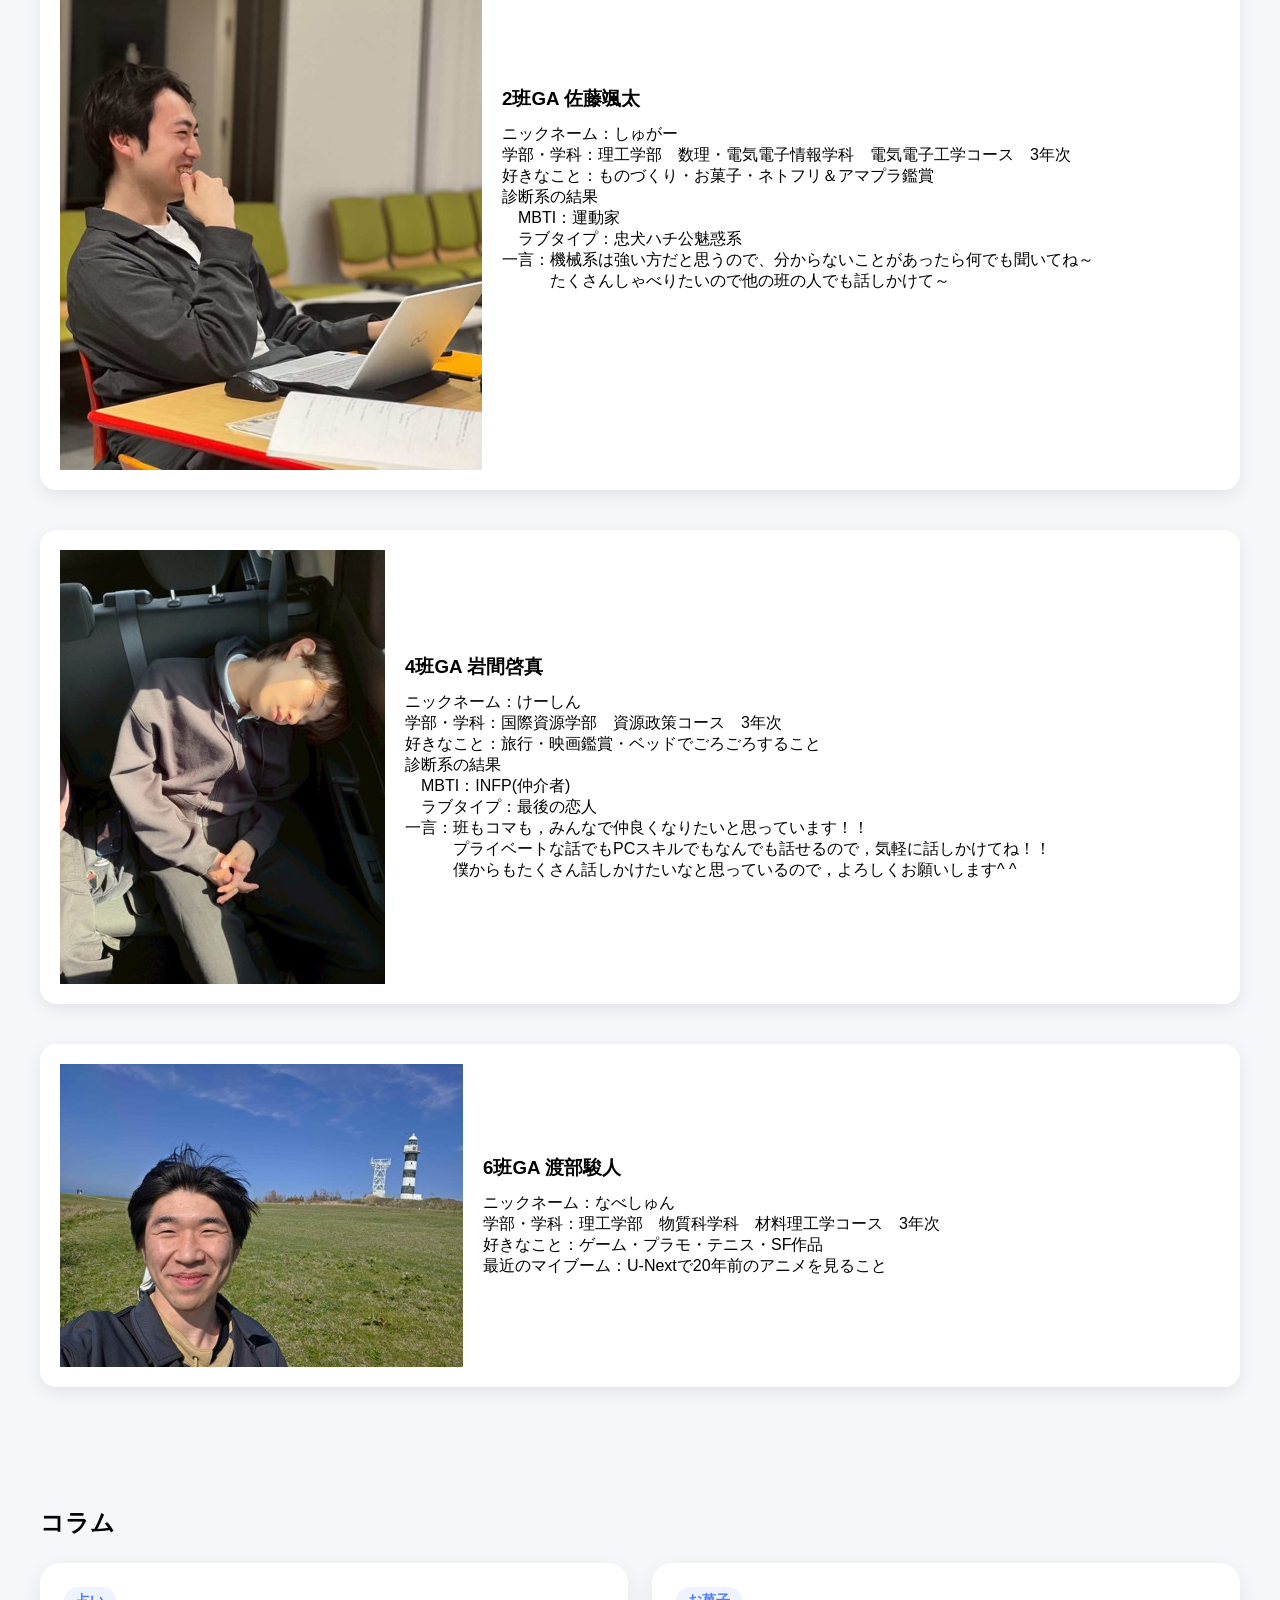
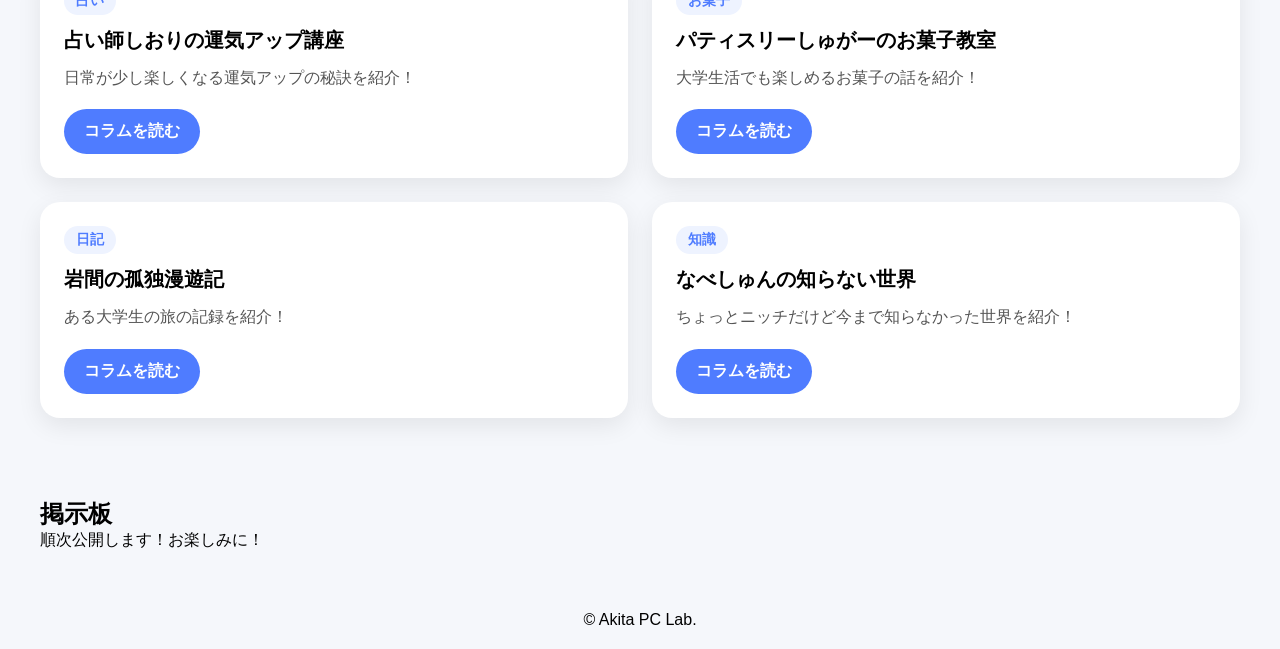
==== commit 274d60ff: "Add files via upload" ====
--- a/index.html
+++ b/index.html
@@ -183,7 +183,7 @@
     </div>
 
     <div class="staff-card">
-      <img src="images/staff4.jpg" alt="スタッフ写真">
+      <img src="images/staff4.JPG" alt="スタッフ写真">
       <div class="staff-text">
         <h3>4班GA 岩間啓真</h3>
         <p>ニックネーム：けーしん</p>
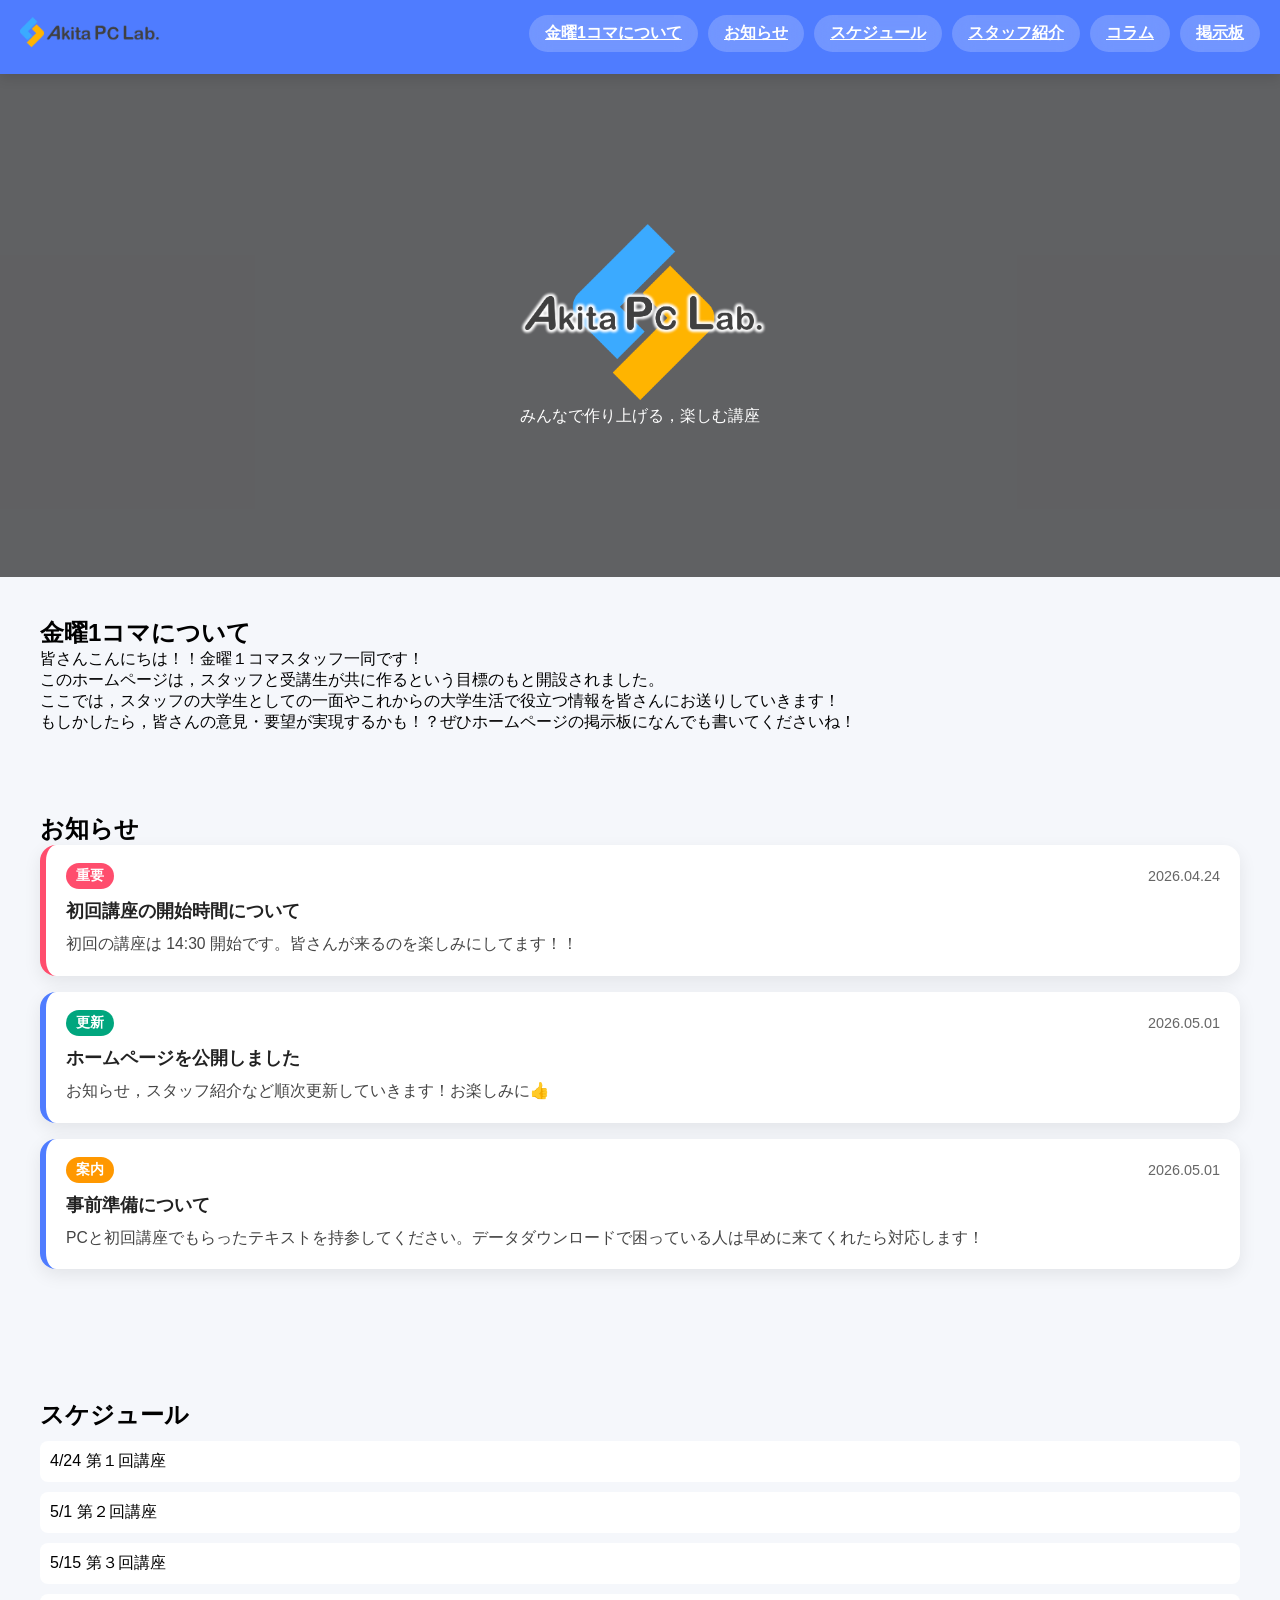
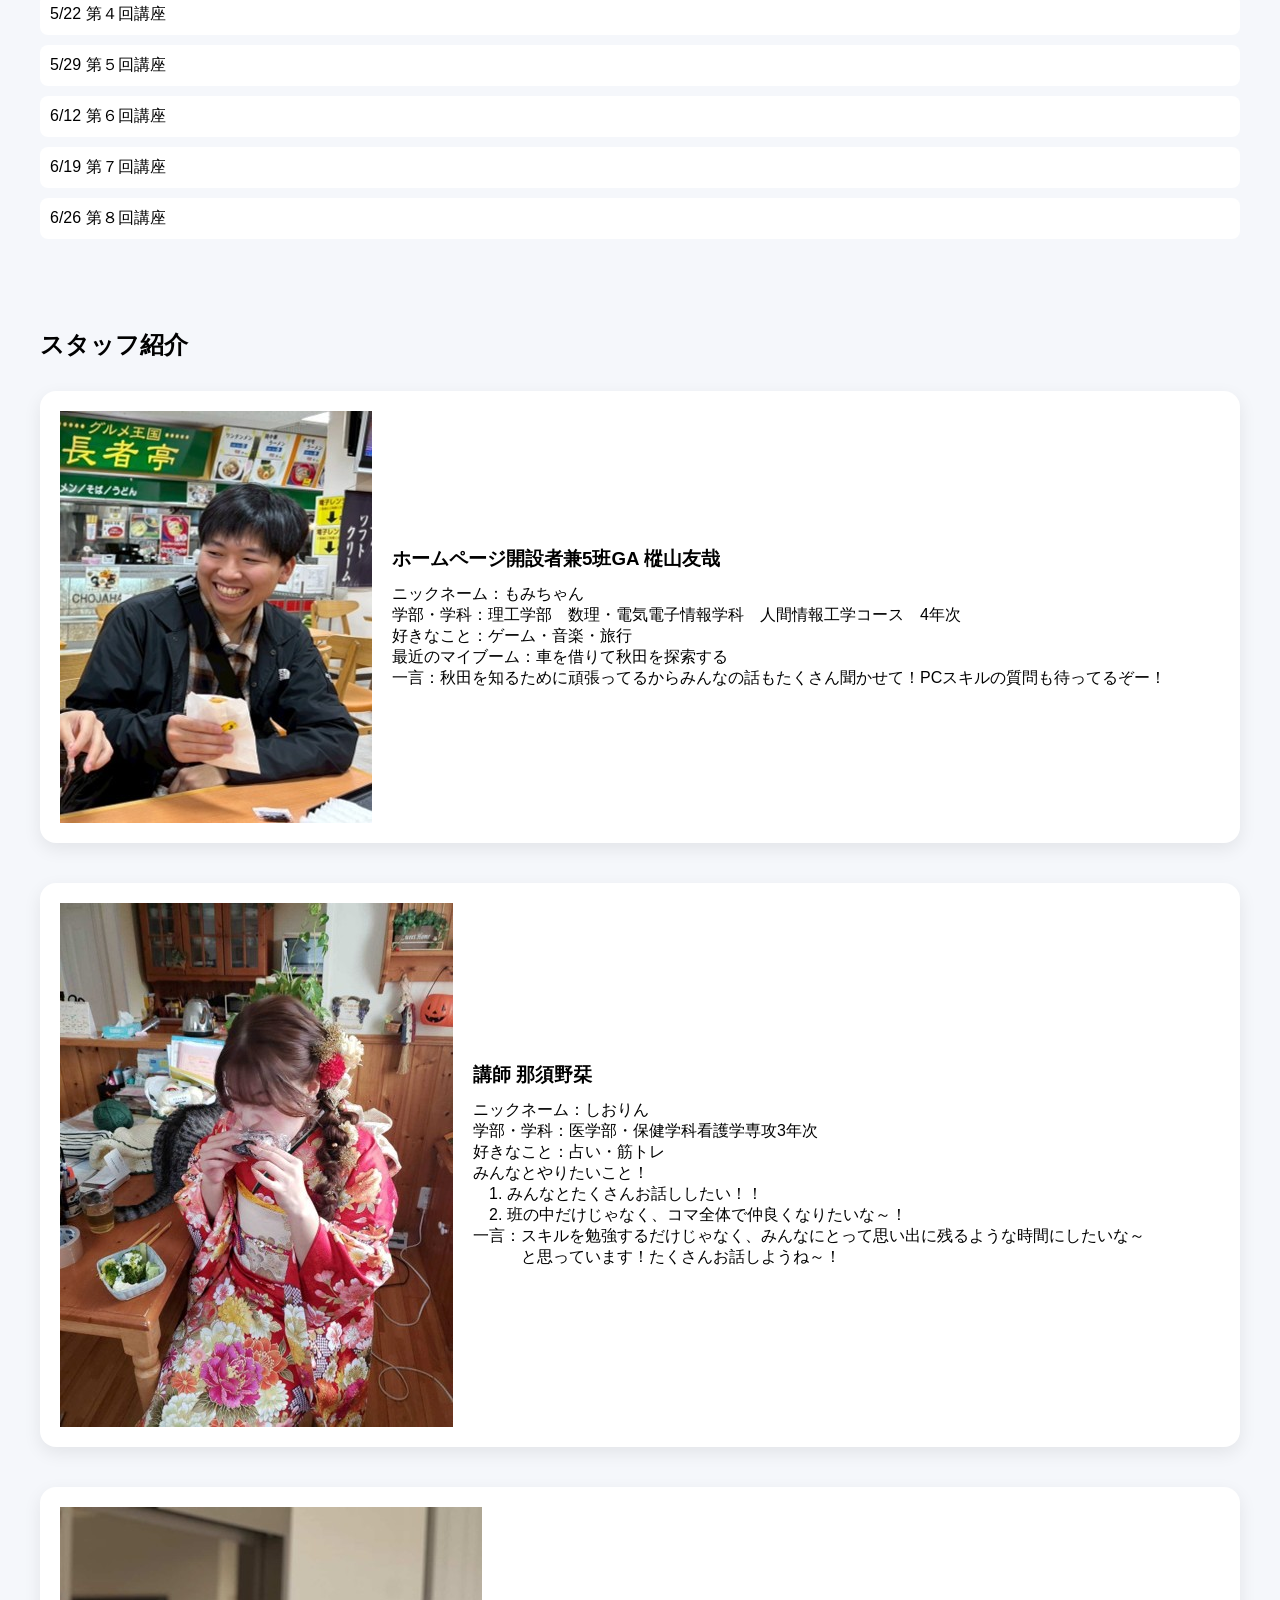
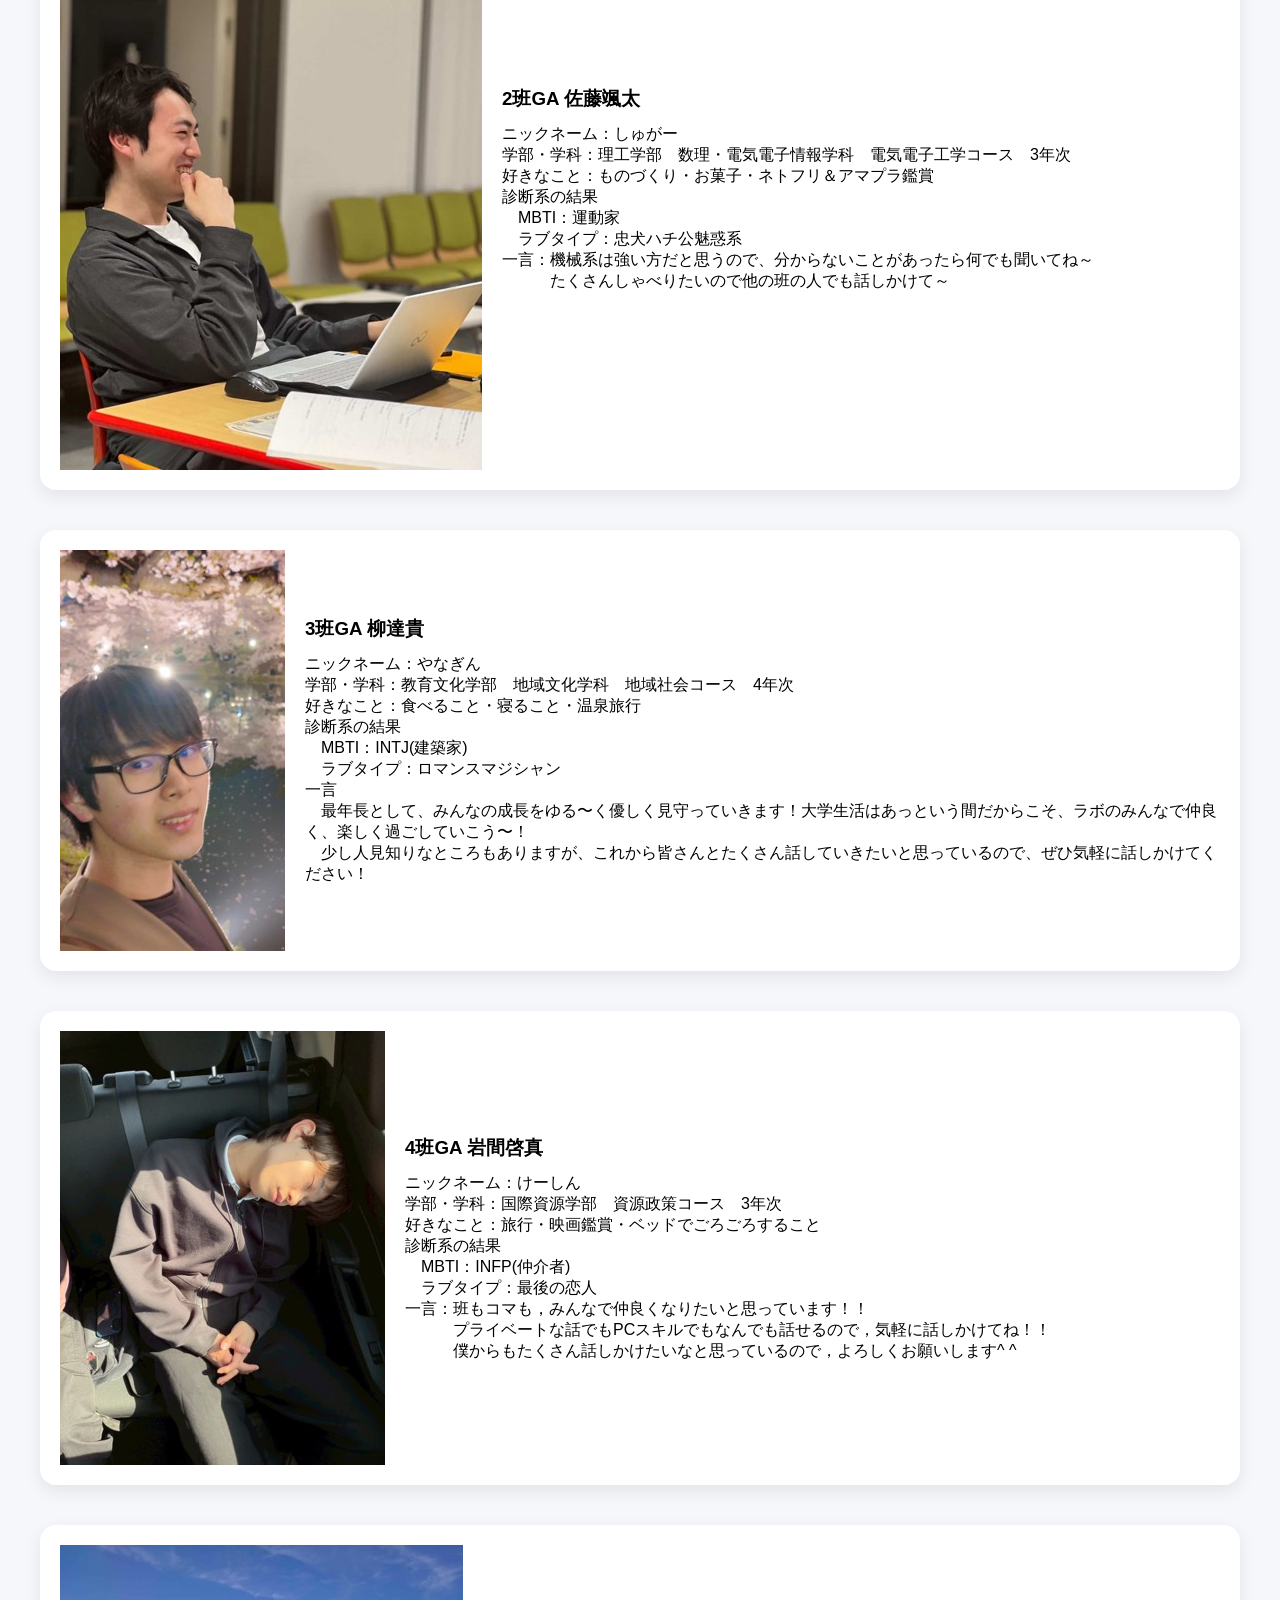
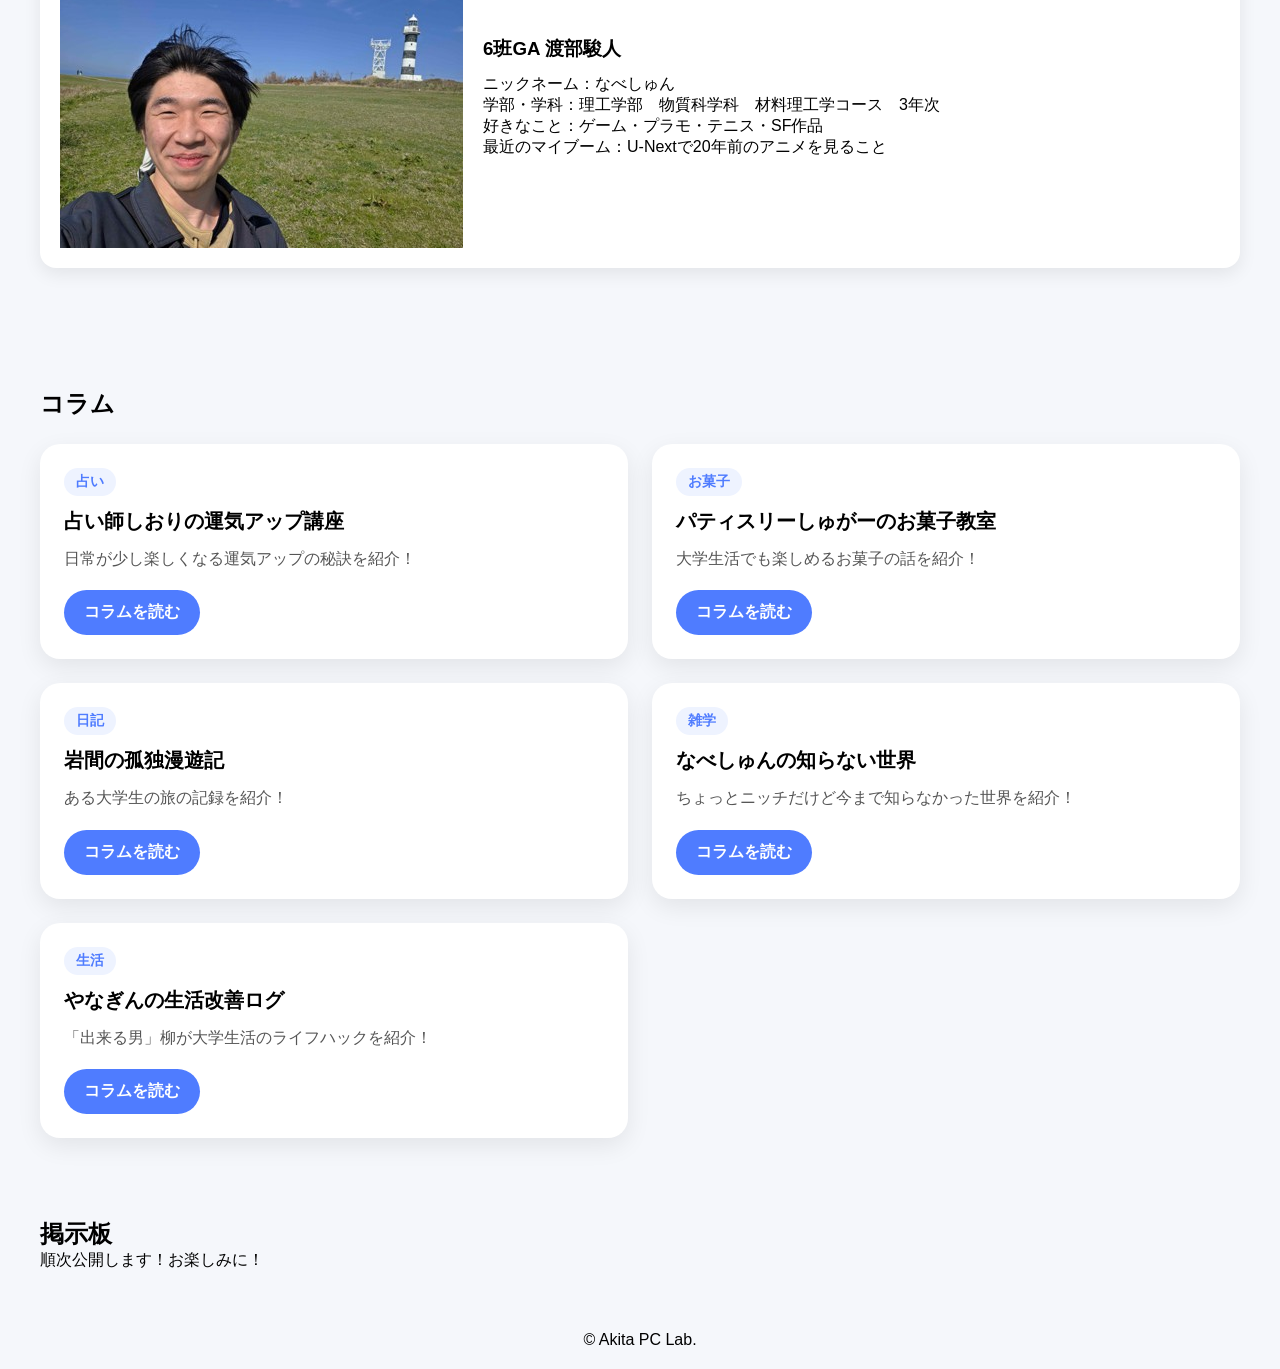
==== commit 60f8e9ba: "Add files via upload" ====
--- a/index.html
+++ b/index.html
@@ -183,6 +183,22 @@
     </div>
 
     <div class="staff-card">
+      <img src="images/staff6.JPG" alt="スタッフ写真">
+      <div class="staff-text">
+        <h3>3班GA 柳達貴</h3>
+        <p>ニックネーム：やなぎん</p>
+        <p>学部・学科：教育文化学部　地域文化学科　地域社会コース　4年次</p>
+        <p>好きなこと：食べること・寝ること・温泉旅行</p>
+        <p>診断系の結果</p>
+        <p>　MBTI：INTJ(建築家)</p>
+        <p>　ラブタイプ：ロマンスマジシャン</p>
+        <p>一言</p>
+        <p>　最年長として、みんなの成長をゆる〜く優しく見守っていきます！大学生活はあっという間だからこそ、ラボのみんなで仲良く、楽しく過ごしていこう〜！</p>
+        <p>　少し人見知りなところもありますが、これから皆さんとたくさん話していきたいと思っているので、ぜひ気軽に話しかけてください！</p>
+      </div>
+    </div>
+
+    <div class="staff-card">
       <img src="images/staff4.JPG" alt="スタッフ写真">
       <div class="staff-text">
         <h3>4班GA 岩間啓真</h3>
@@ -237,10 +253,17 @@
       </article>
 
       <article class="column-card">
-        <span class="column-tag">知識</span>
+        <span class="column-tag">雑学</span>
         <h3>なべしゅんの知らない世界</h3>
         <p>ちょっとニッチだけど今まで知らなかった世界を紹介！</p>
         <a href="hobby.html" class="column-button">コラムを読む</a>
+      </article>
+
+      <article class="column-card">
+        <span class="column-tag">生活</span>
+        <h3>やなぎんの生活改善ログ</h3>
+        <p>「出来る男」柳が大学生活のライフハックを紹介！</p>
+        <a href="life.html" class="column-button">コラムを読む</a>
       </article>
     </div>
   </section>
--- a/style.css
+++ b/style.css
@@ -151,7 +151,7 @@
 }
 
 .slide5 {
-  background-image: url("images/student5.jpg");
+  background-image: url("images/student5.JPG");
   animation-delay: 20s;
 }
 
@@ -455,7 +455,7 @@
 
 .image-row img {
   width: 70%;
-  max-width: 300px;      /* 1枚の最大サイズ */
+  max-width: 500px;      /* 1枚の最大サイズ */
   height: auto;
   border-radius: 12px;
   object-fit: cover;
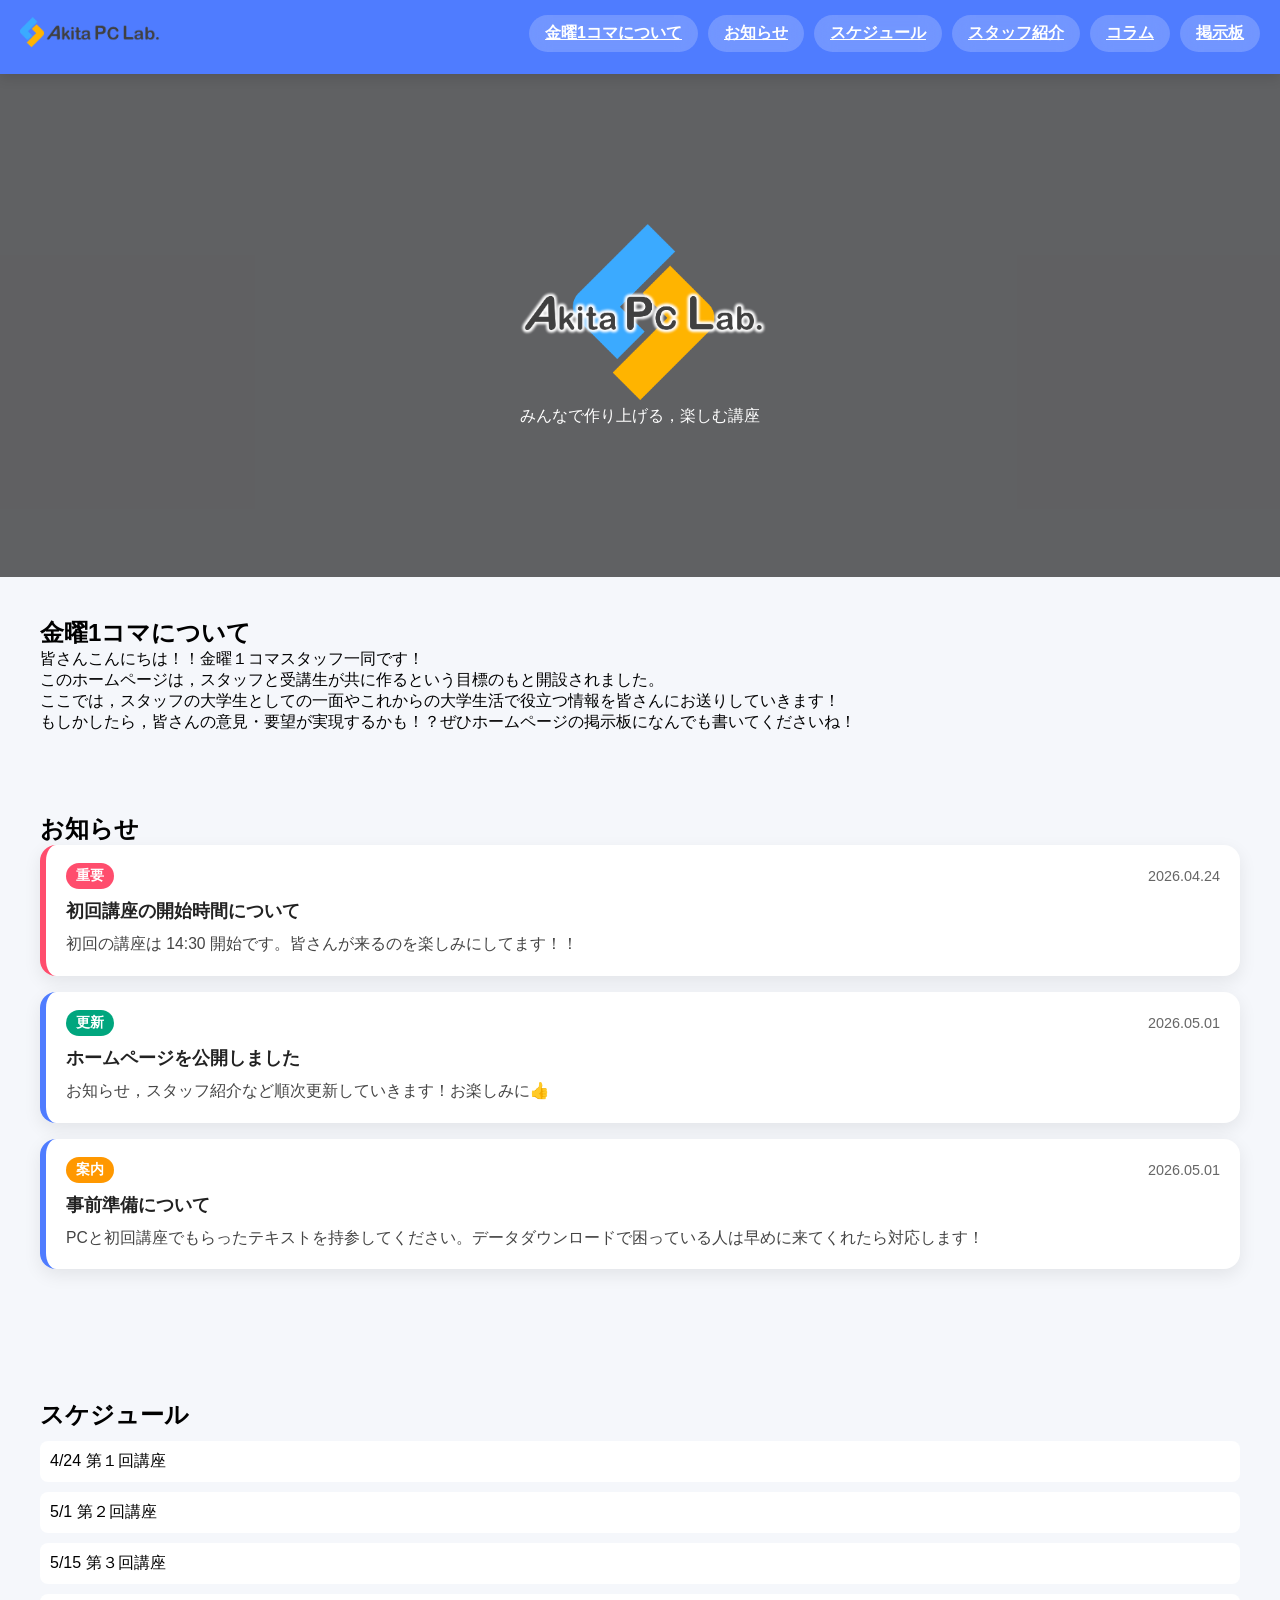
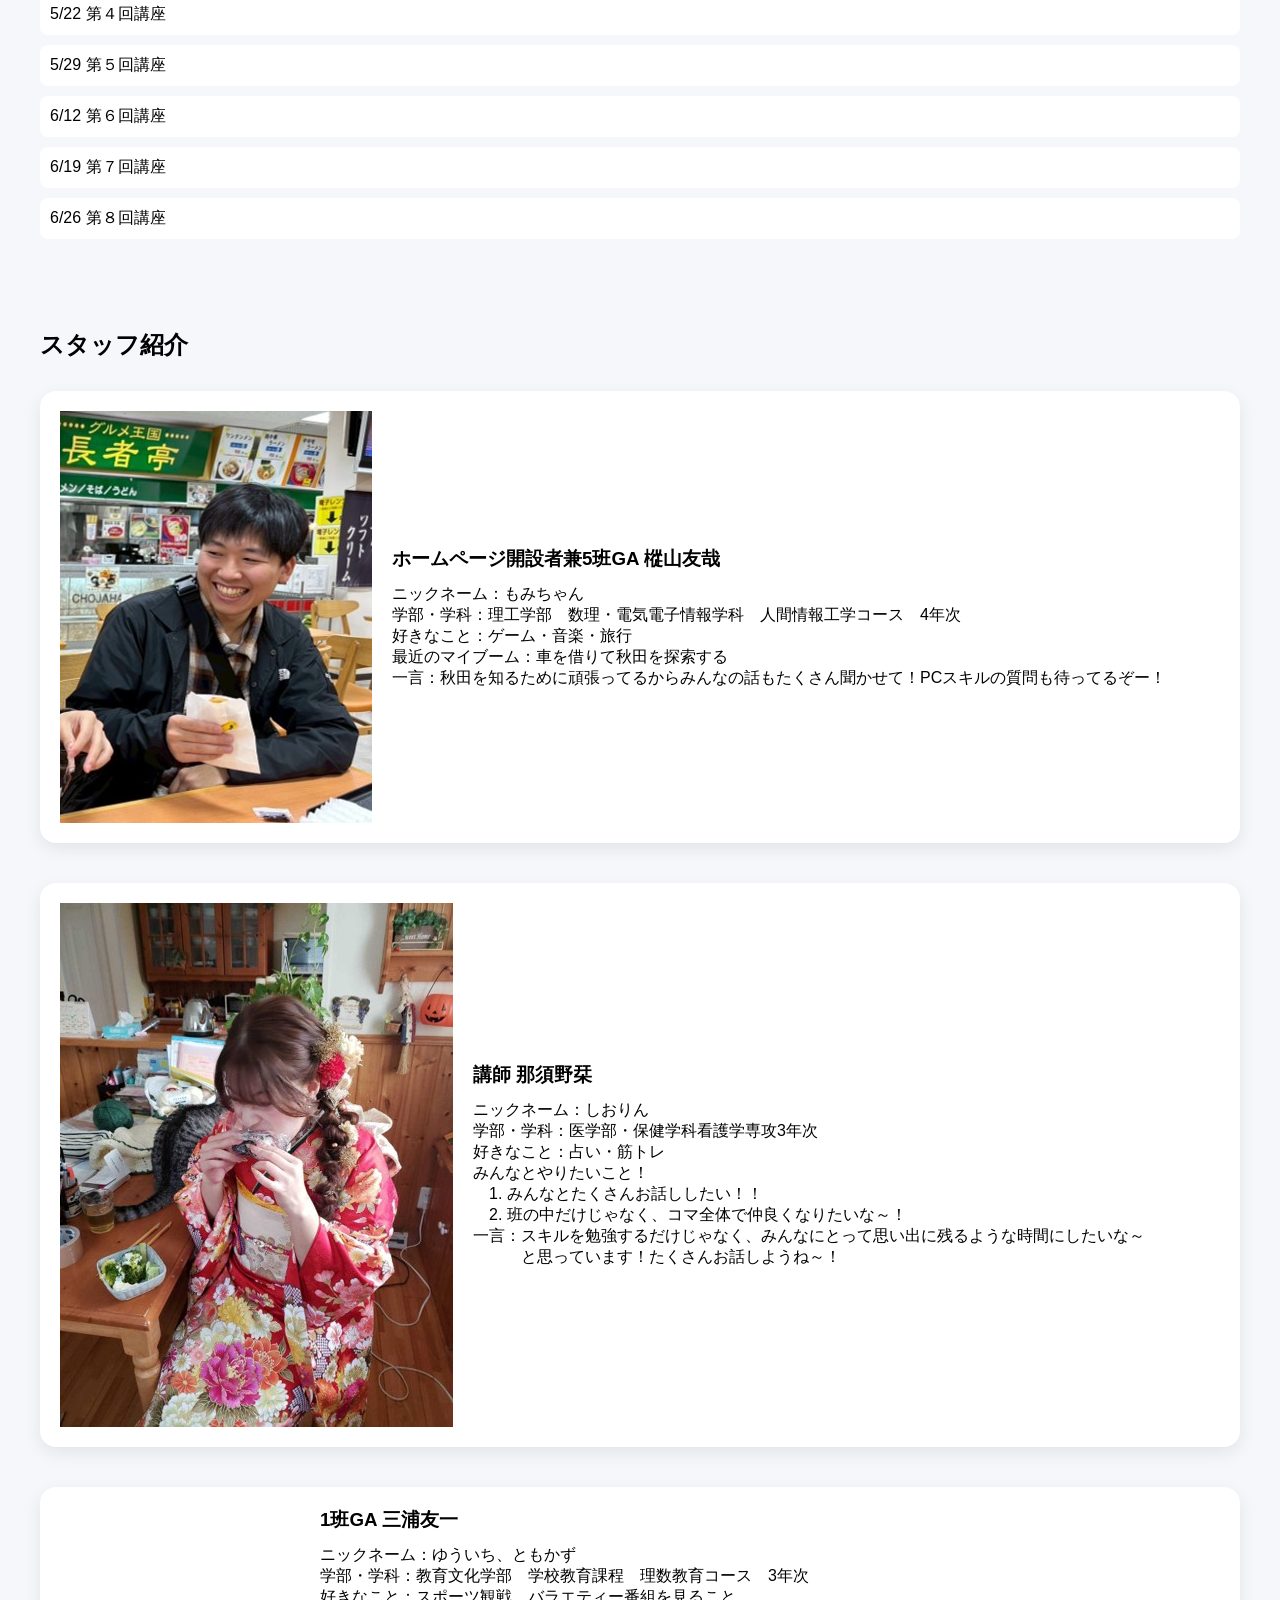
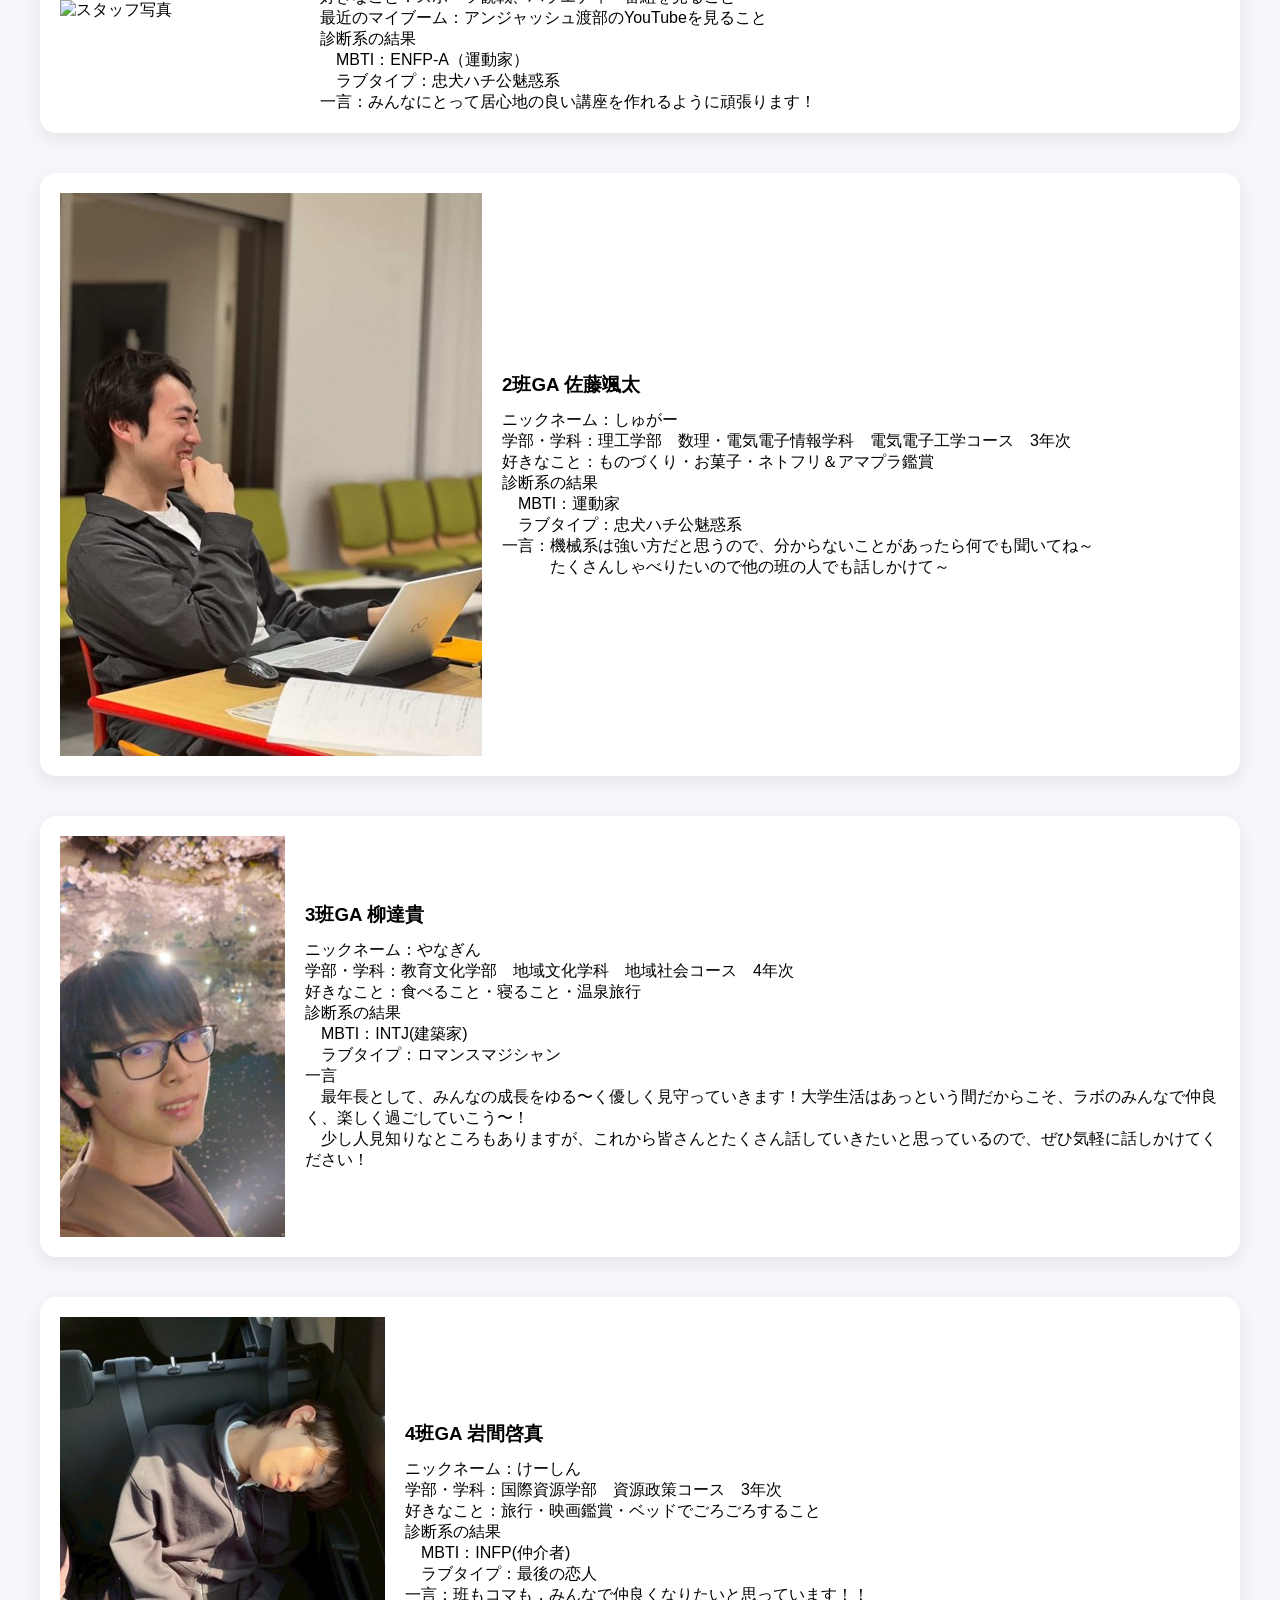
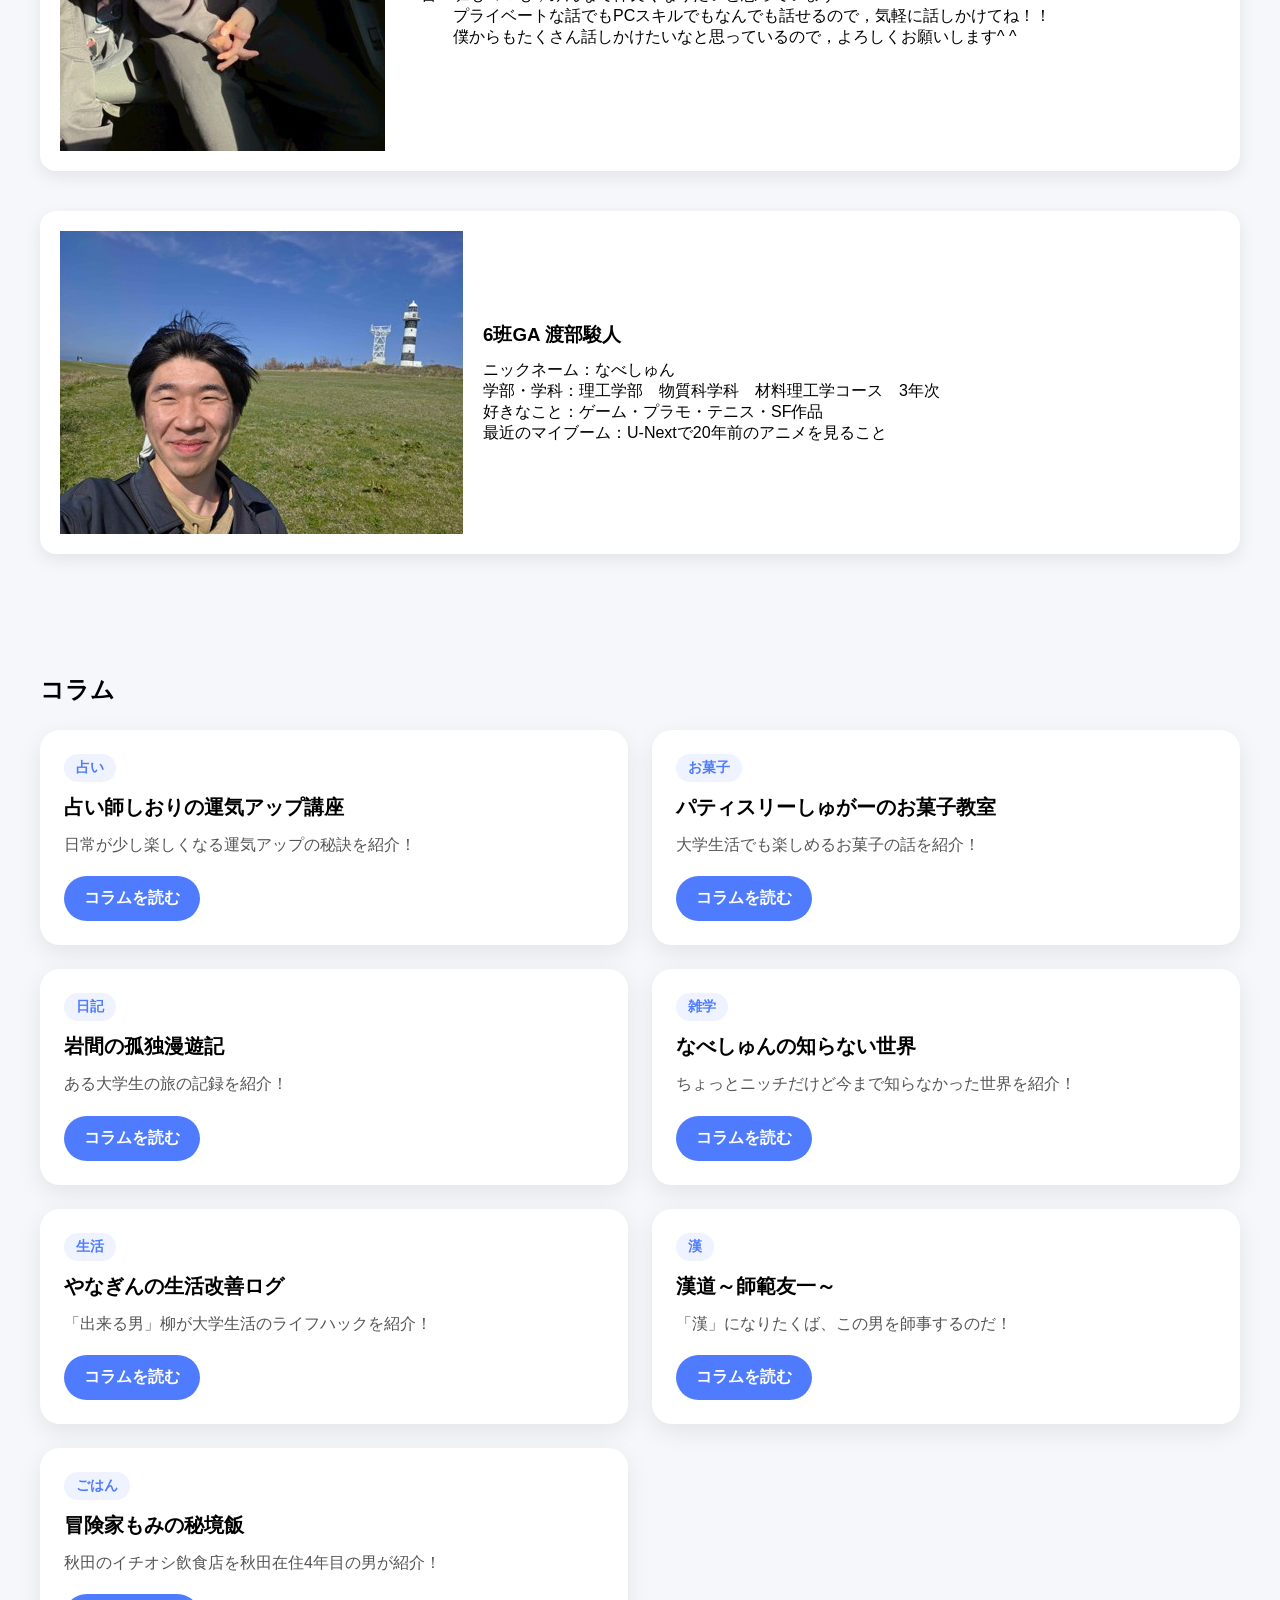
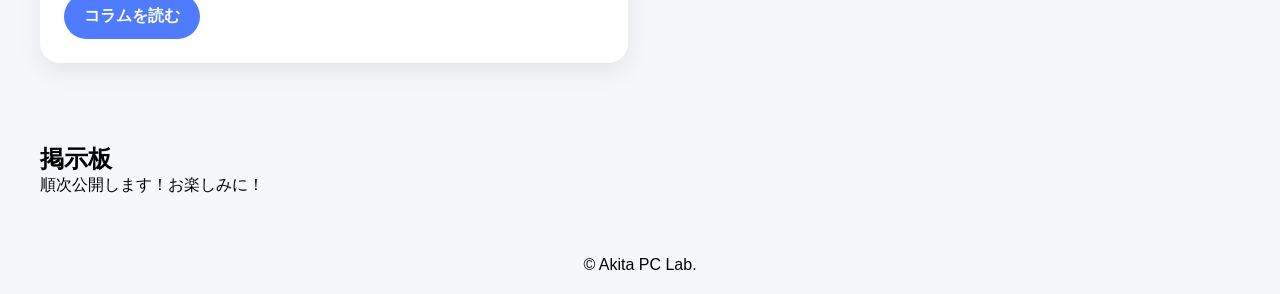
==== commit 607dffd0: "Add files via upload" ====
--- a/index.html
+++ b/index.html
@@ -49,6 +49,7 @@
     <div class="hero-slide slide3"></div>
     <div class="hero-slide slide4"></div>
     <div class="hero-slide slide5"></div>
+    <div class="hero-slide slide6"></div>
   </div>
 
   <div class="hero-overlay"></div>
@@ -164,6 +165,21 @@
         <p>　2. 班の中だけじゃなく、コマ全体で仲良くなりたいな～！</p>
         <p>一言：スキルを勉強するだけじゃなく、みんなにとって思い出に残るような時間にしたいな～</p>
         <p>　　　と思っています！たくさんお話しようね～！</p>
+      </div>
+    </div>
+
+    <div class="staff-card">
+      <img src="images/staff7.jpg" alt="スタッフ写真" style="width: 240px; height: auto;">
+      <div class="staff-text">
+        <h3>1班GA 三浦友一</h3>
+        <p>ニックネーム：ゆういち、ともかず</p>
+        <p>学部・学科：教育文化学部　学校教育課程　理数教育コース　3年次</p>
+        <p>好きなこと：スポーツ観戦、バラエティー番組を見ること</p>
+        <p>最近のマイブーム：アンジャッシュ渡部のYouTubeを見ること</p>
+        <p>診断系の結果</p>
+        <p>　MBTI：ENFP-A（運動家）</p>
+        <p>　ラブタイプ：忠犬ハチ公魅惑系</p>
+        <p>一言：みんなにとって居心地の良い講座を作れるように頑張ります！</p>
       </div>
     </div>
 
@@ -265,6 +281,20 @@
         <p>「出来る男」柳が大学生活のライフハックを紹介！</p>
         <a href="life.html" class="column-button">コラムを読む</a>
       </article>
+
+      <article class="column-card">
+        <span class="column-tag">漢</span>
+        <h3>漢道～師範友一～</h3>
+        <p>「漢」になりたくば、この男を師事するのだ！</p>
+        <a href="otoko.html" class="column-button">コラムを読む</a>
+      </article>
+
+      <article class="column-card">
+        <span class="column-tag">ごはん</span>
+        <h3>冒険家もみの秘境飯</h3>
+        <p>秋田のイチオシ飲食店を秋田在住4年目の男が紹介！</p>
+        <a href="restaurant.html" class="column-button">コラムを読む</a>
+      </article>
     </div>
   </section>
 
--- a/style.css
+++ b/style.css
@@ -126,7 +126,7 @@
   background-position: center;
   background-repeat: no-repeat;
   opacity: 0;
-  animation: heroFade 25s infinite;
+  animation: heroFade 30s infinite;
 }
 
 /* 画像指定 */
@@ -153,6 +153,11 @@
 .slide5 {
   background-image: url("images/student5.JPG");
   animation-delay: 20s;
+}
+
+.slide6 {
+  background-image: url("images/student6.jpg");
+  animation-delay: 25s;
 }
 
 /* 文字を見やすくする黒い膜 */
@@ -314,7 +319,7 @@
 }
 
 .staff-image img {
-  width: 280px;
+  max-width: 500px;      /* 1枚の最大サイズ */
   height: auto;
   border-radius: 20px;
   display: block;
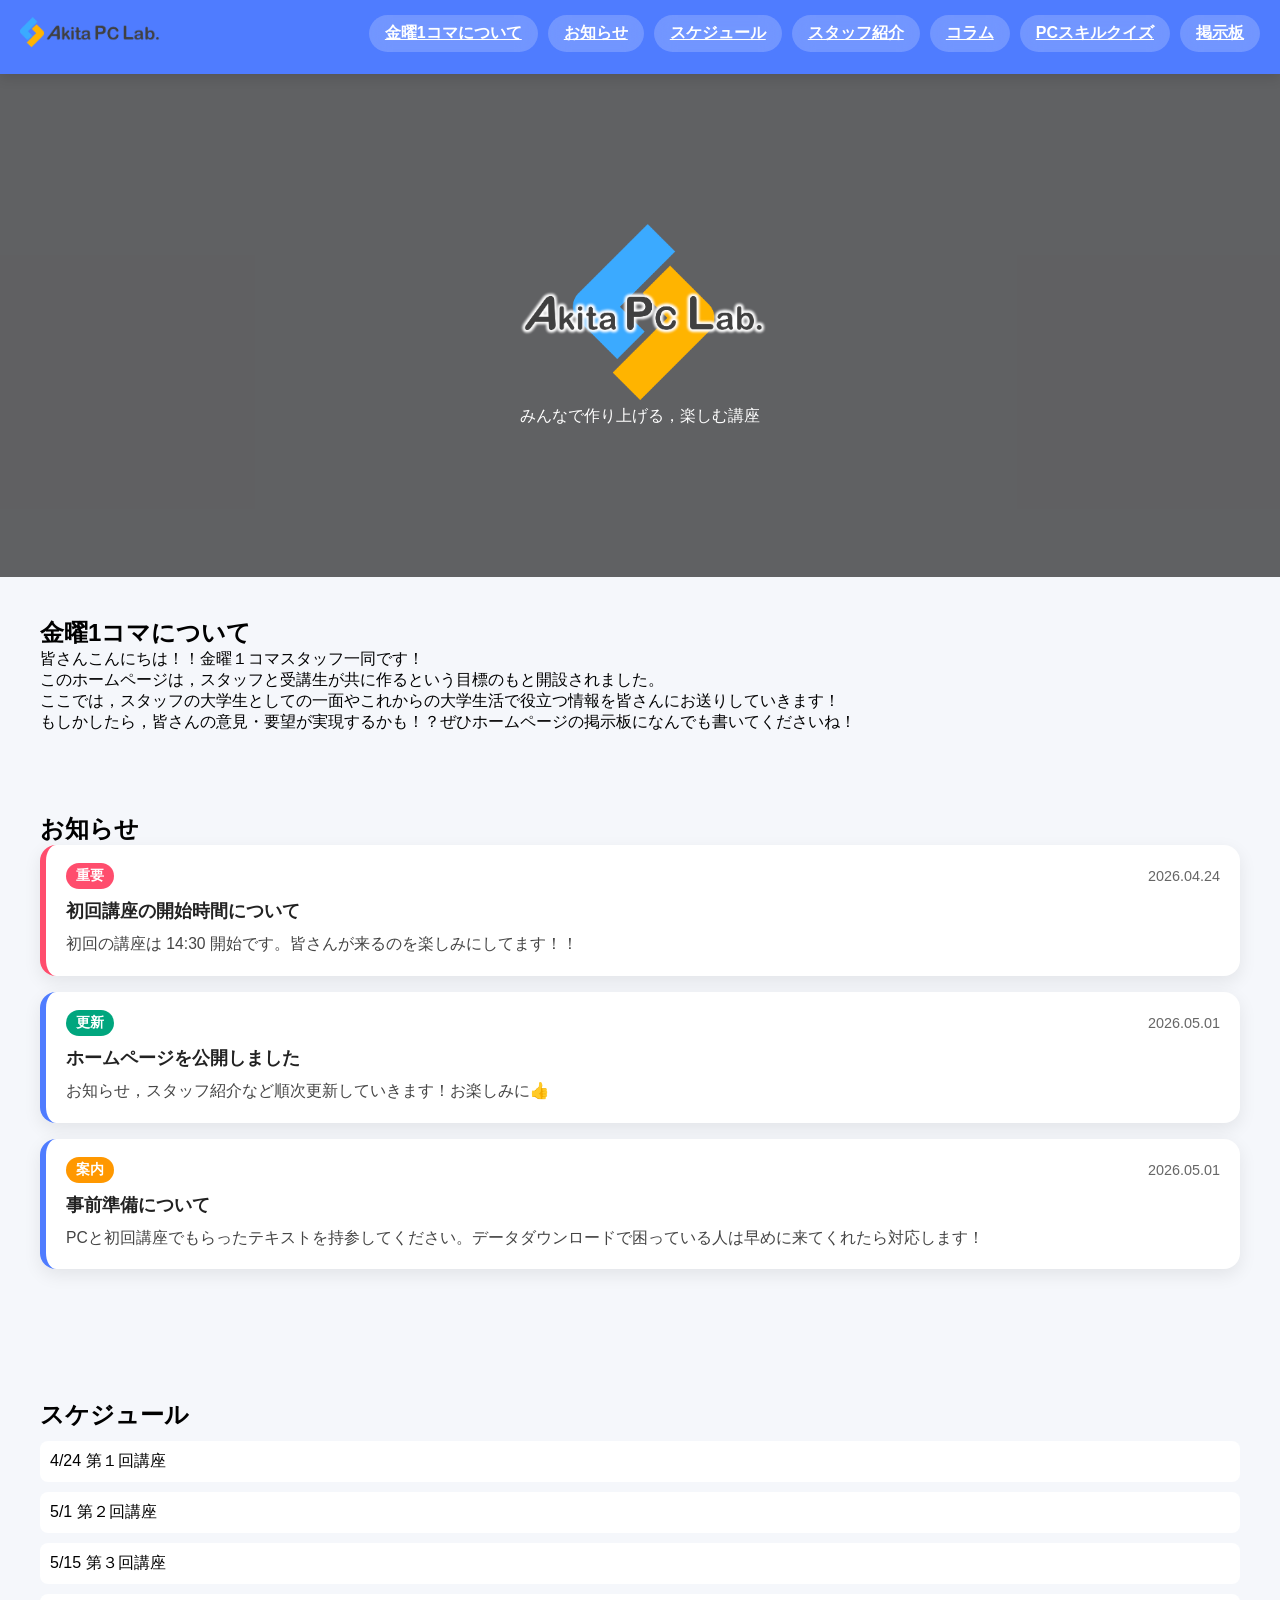
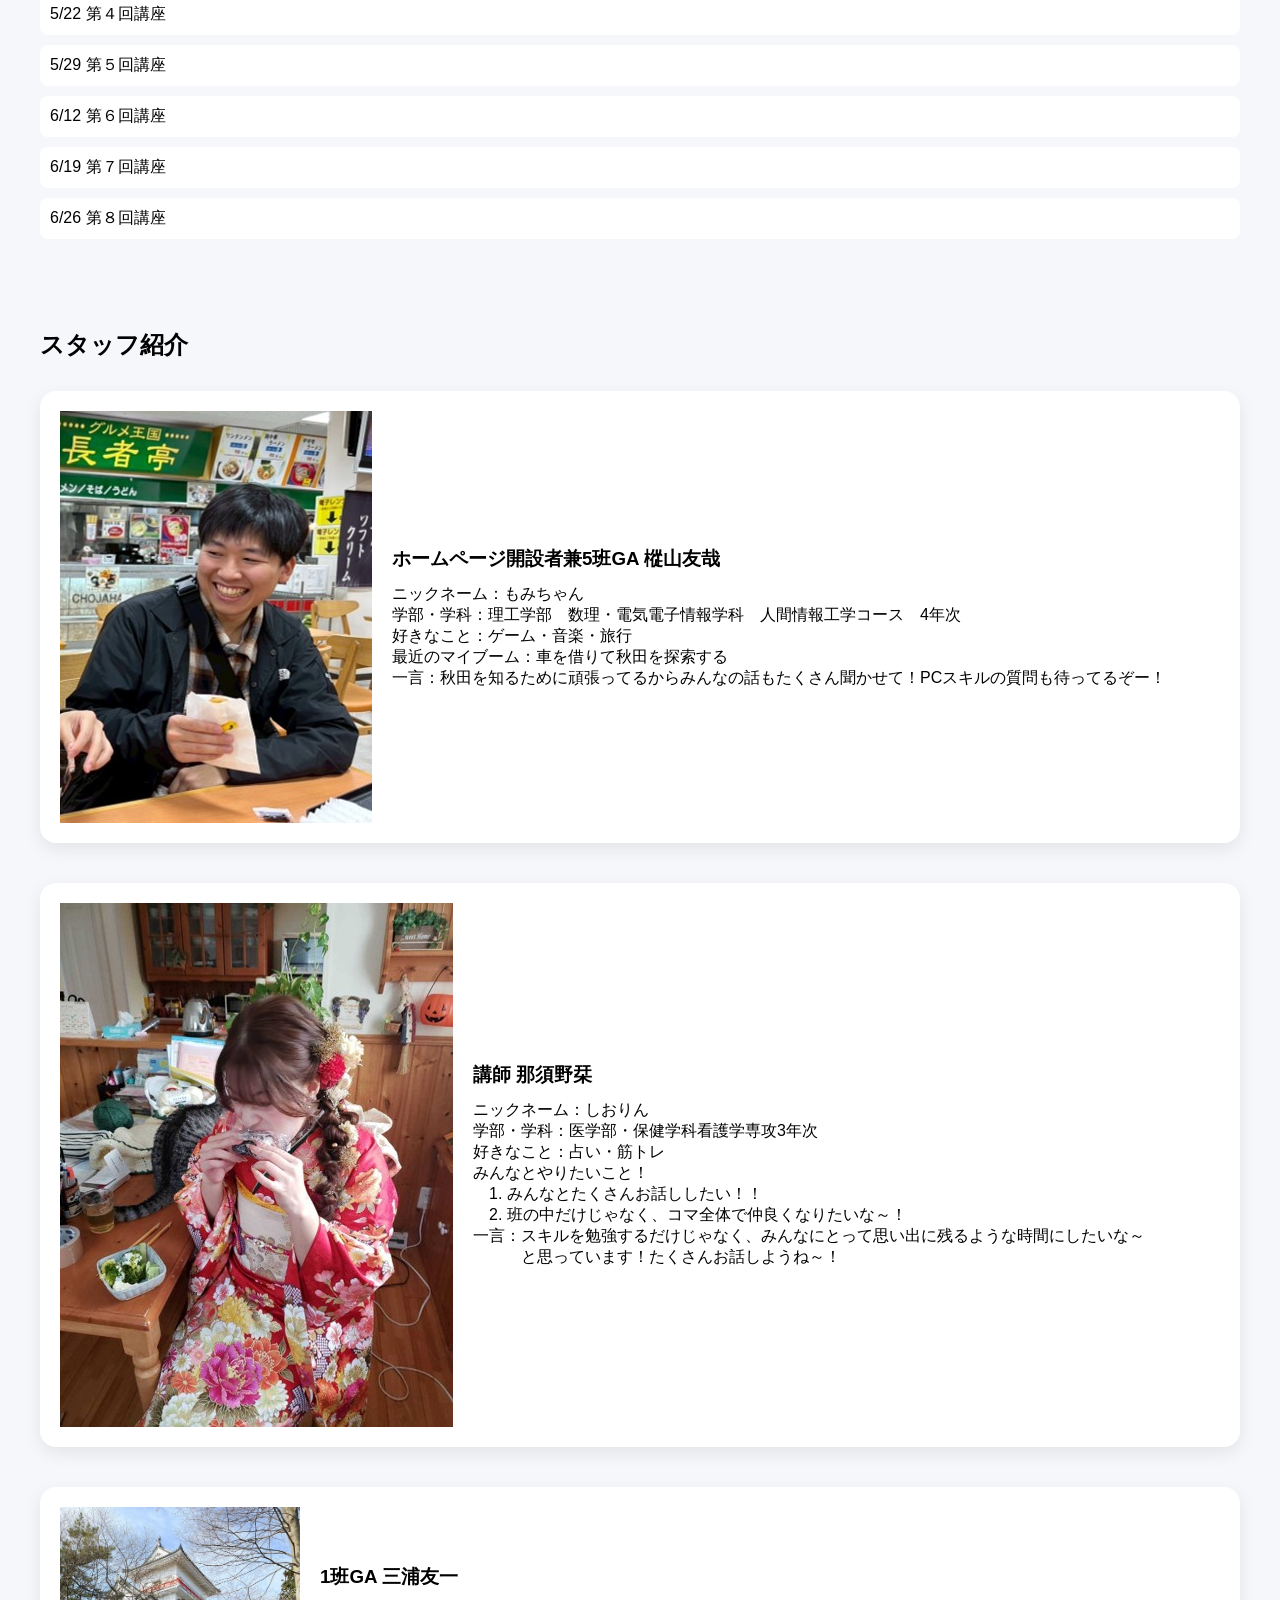
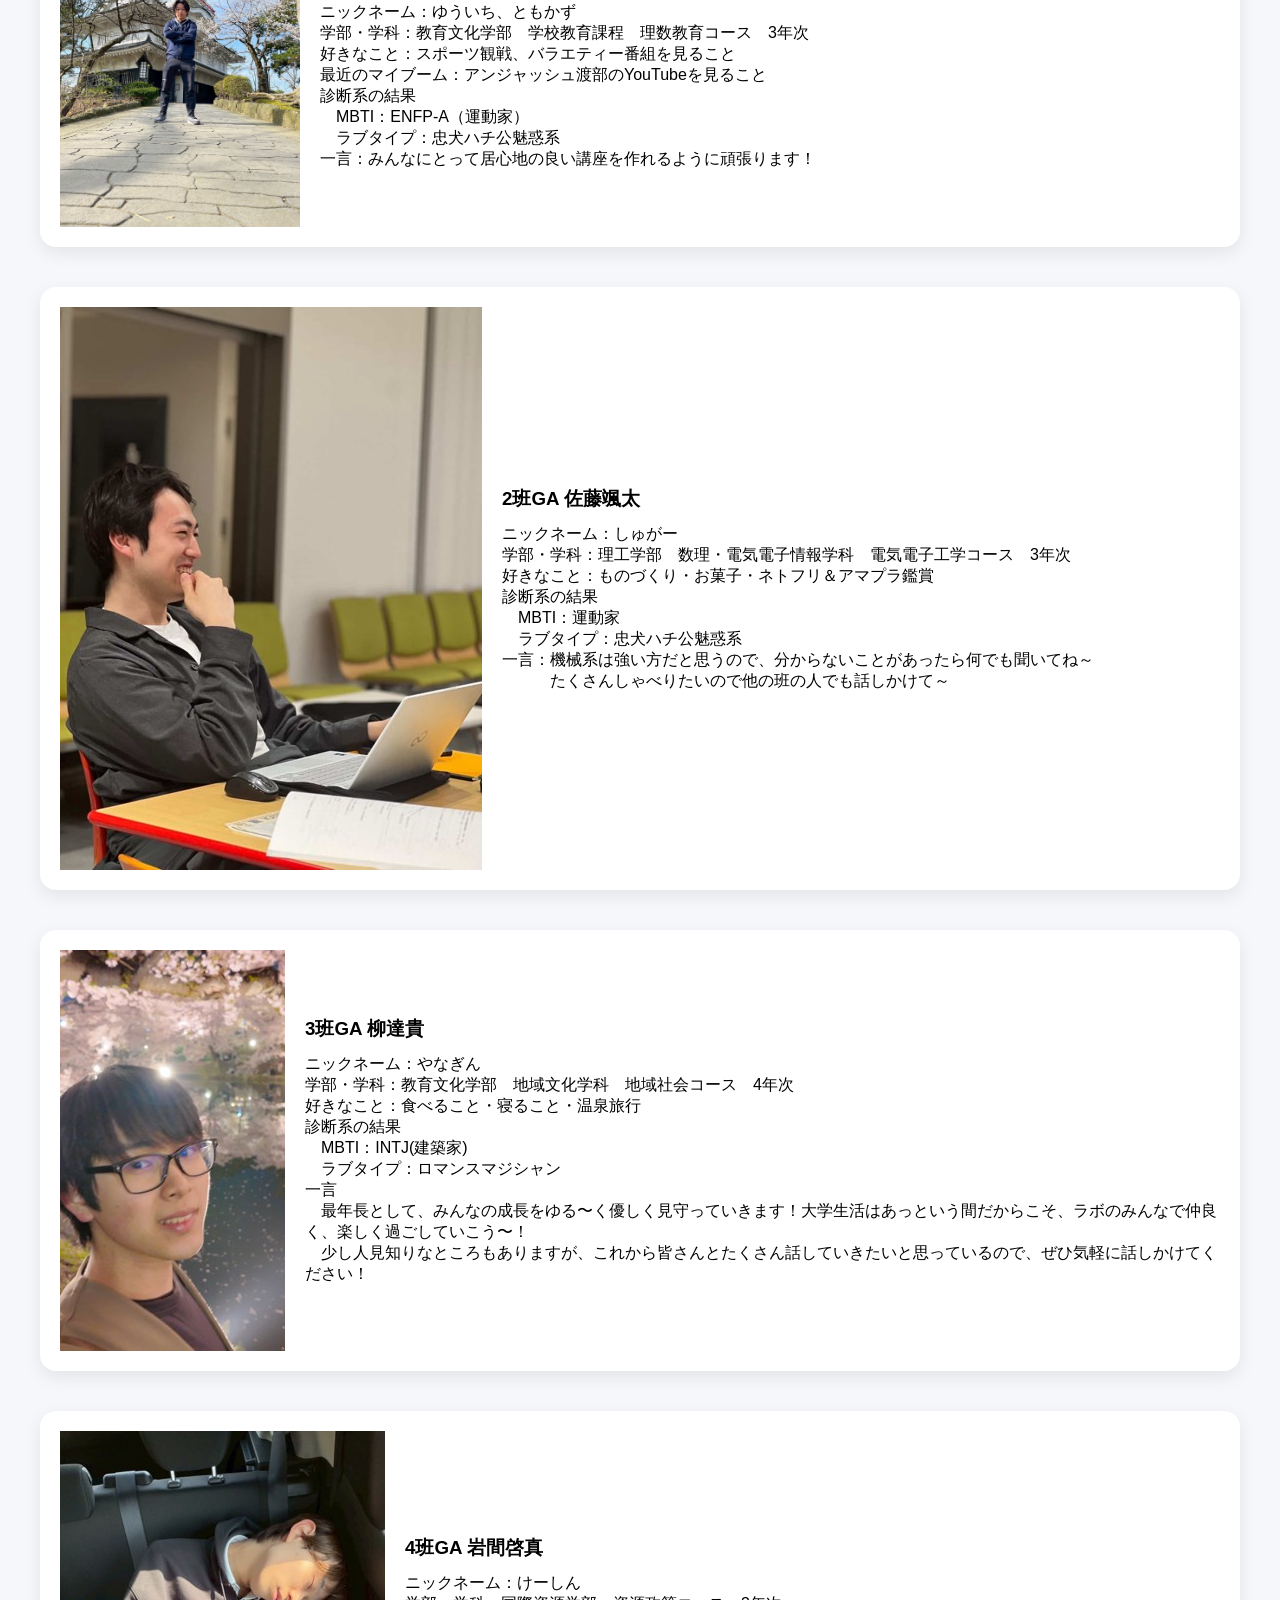
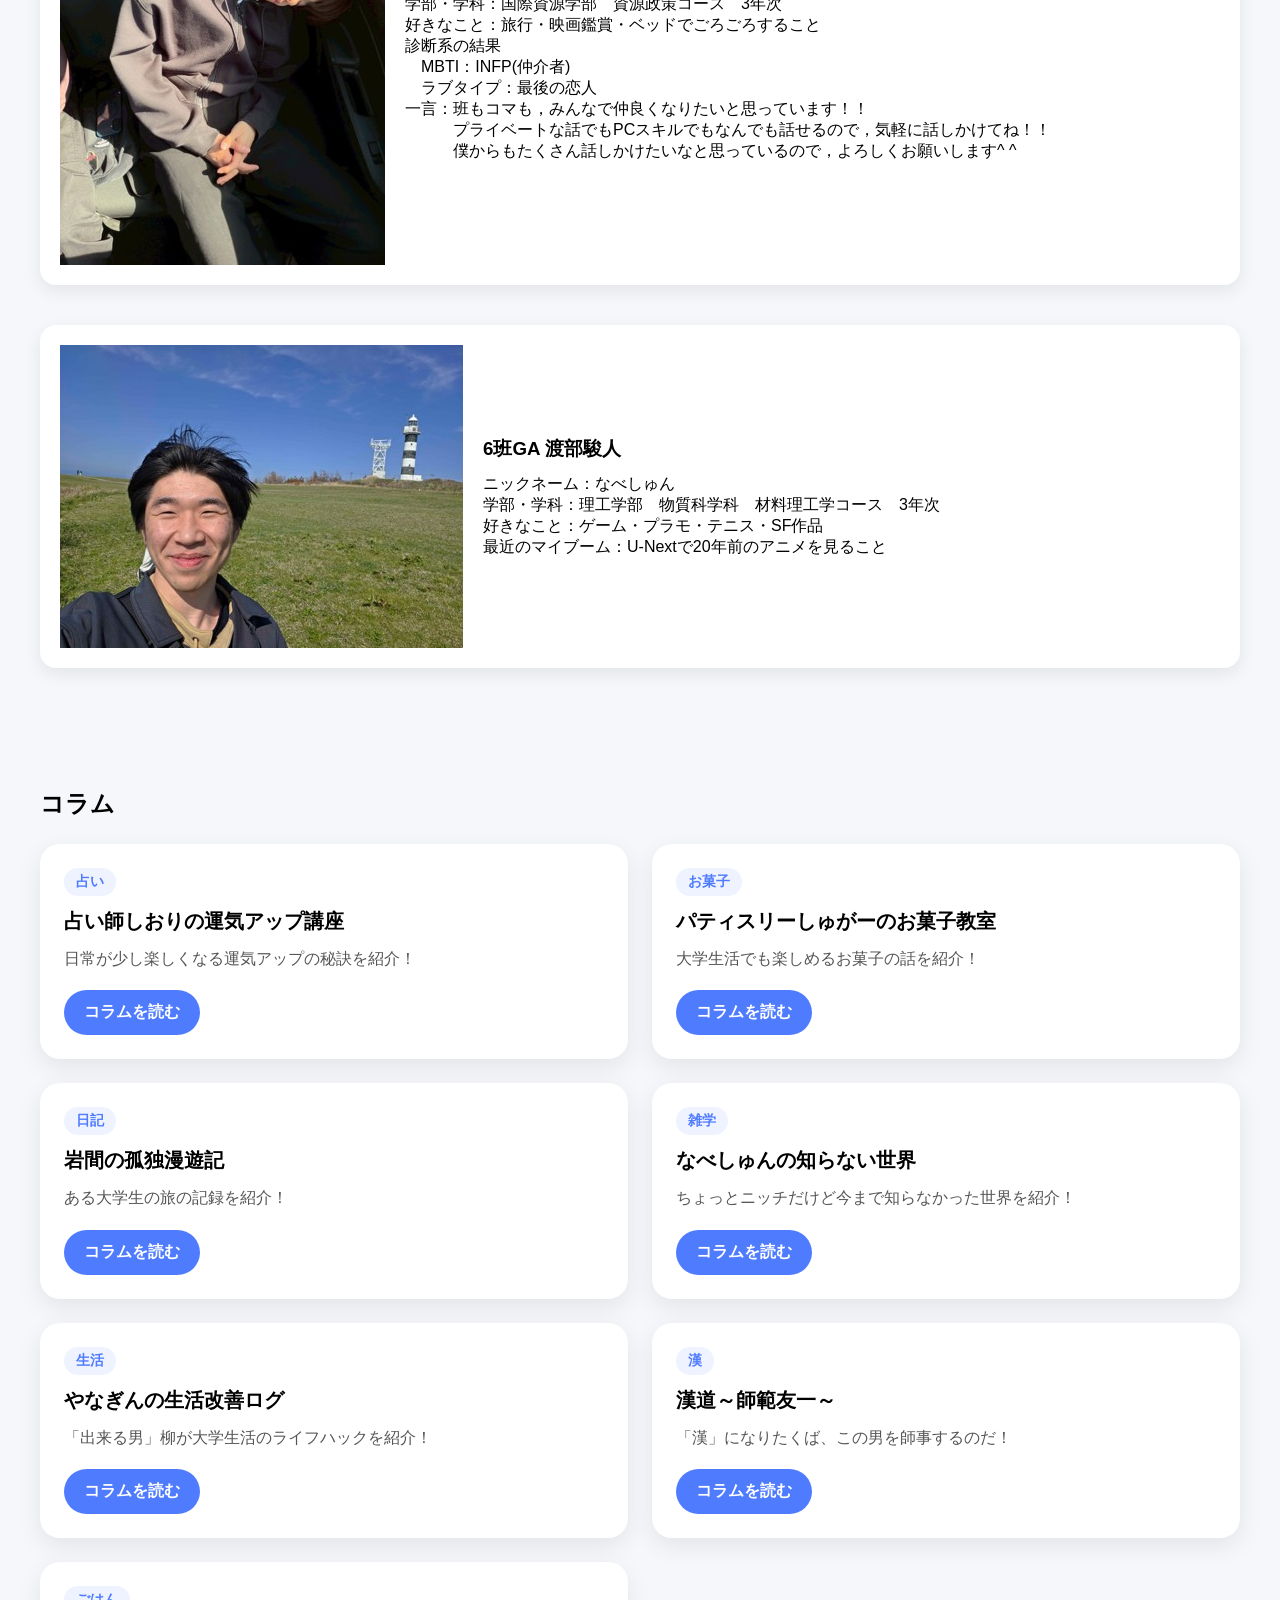
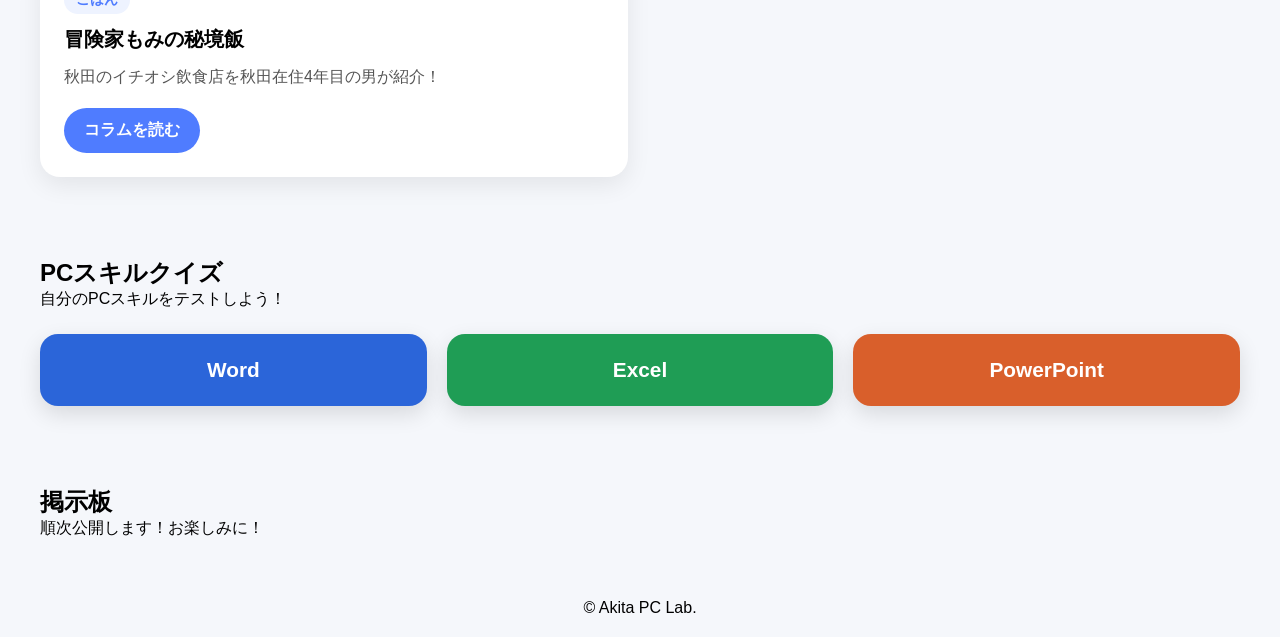
==== commit 1773979d: "Add files via upload" ====
--- a/index.html
+++ b/index.html
@@ -37,6 +37,7 @@
       <li><a href="#schedule">スケジュール</a></li>
       <li><a href="#staff">スタッフ紹介</a></li>
       <li><a href="#column">コラム</a></li>
+      <li><a href="#quiz">PCスキルクイズ</a></li>
       <li><a href="#faq">掲示板</a></li>
     </ul>
   </nav>
@@ -298,6 +299,17 @@
     </div>
   </section>
 
+  <section id="quiz">
+    <h2>PCスキルクイズ</h2>
+    <p>自分のPCスキルをテストしよう！</p>
+
+    <div class="quiz-button-list">
+      <a href="word-quiz.html" class="quiz-button word">Word</a>
+      <a href="excel-quiz.html" class="quiz-button excel">Excel</a>
+      <a href="powerpoint-quiz.html" class="quiz-button powerpoint">PowerPoint</a>
+    </div>
+  </section>
+
   <section id="faq">
     <h2>掲示板</h2>
     <p>順次公開します！お楽しみに！</p>
--- a/style.css
+++ b/style.css
@@ -466,6 +466,133 @@
   object-fit: cover;
 }
 
+.quiz-button-list {
+  display: flex;
+  gap: 20px;
+  margin-top: 24px;
+}
+
+.quiz-button {
+  flex: 1;
+  text-align: center;
+  padding: 24px 20px;
+  border-radius: 18px;
+  text-decoration: none;
+  color: white;
+  font-size: 1.3rem;
+  font-weight: bold;
+  box-shadow: 0 8px 22px rgba(0,0,0,0.12);
+  transition: 0.3s;
+}
+
+.quiz-button:hover {
+  transform: translateY(-4px);
+}
+
+.quiz-button.word {
+  background: #2b65d9;
+}
+
+.quiz-button.excel {
+  background: #1f9d55;
+}
+
+.quiz-button.powerpoint {
+  background: #d95f2b;
+}
+
+@media (max-width: 700px) {
+  .quiz-button-list {
+    flex-direction: column;
+  }
+}
+
+.quiz-page {
+  max-width: 800px;
+  margin: 0 auto;
+  padding: 50px 20px;
+}
+
+.quiz-header {
+  margin-bottom: 24px;
+}
+
+.quiz-header h1 {
+  font-size: 2rem;
+  margin-bottom: 8px;
+}
+
+.quiz-card {
+  background: white;
+  padding: 32px;
+  border-radius: 24px;
+  box-shadow: 0 10px 28px rgba(0,0,0,0.1);
+  margin-bottom: 40px;
+}
+
+.quiz-card h2 {
+  margin-bottom: 24px;
+  line-height: 1.6;
+}
+
+.answer-list {
+  display: grid;
+  gap: 14px;
+}
+
+.answer-list button {
+  padding: 16px 18px;
+  border: 2px solid #dbe4ff;
+  background: #f8fbff;
+  border-radius: 14px;
+  font-size: 1rem;
+  text-align: left;
+  cursor: pointer;
+}
+
+.answer-list button:hover {
+  background: #eef4ff;
+  border-color: #4f7cff;
+}
+
+.next-button {
+  margin-top: 28px;
+  width: 100%;
+  padding: 16px;
+  border: none;
+  border-radius: 999px;
+  background: #4f7cff;
+  color: white;
+  font-weight: bold;
+  font-size: 1rem;
+}
+
+.answer-list button.correct {
+  background: #e6f8ee;
+  border-color: #23a455;
+  color: #126b35;
+}
+
+.answer-list button.wrong {
+  background: #ffecec;
+  border-color: #e54848;
+  color: #9f1d1d;
+}
+
+.explanation {
+  display: none;
+  margin-top: 20px;
+  padding: 16px;
+  background: #f5f7fb;
+  border-left: 5px solid #4f7cff;
+  border-radius: 10px;
+  line-height: 1.7;
+}
+
+.explanation.show {
+  display: block;
+}
+
 .faq-item {
   margin-bottom: 10px;
 }
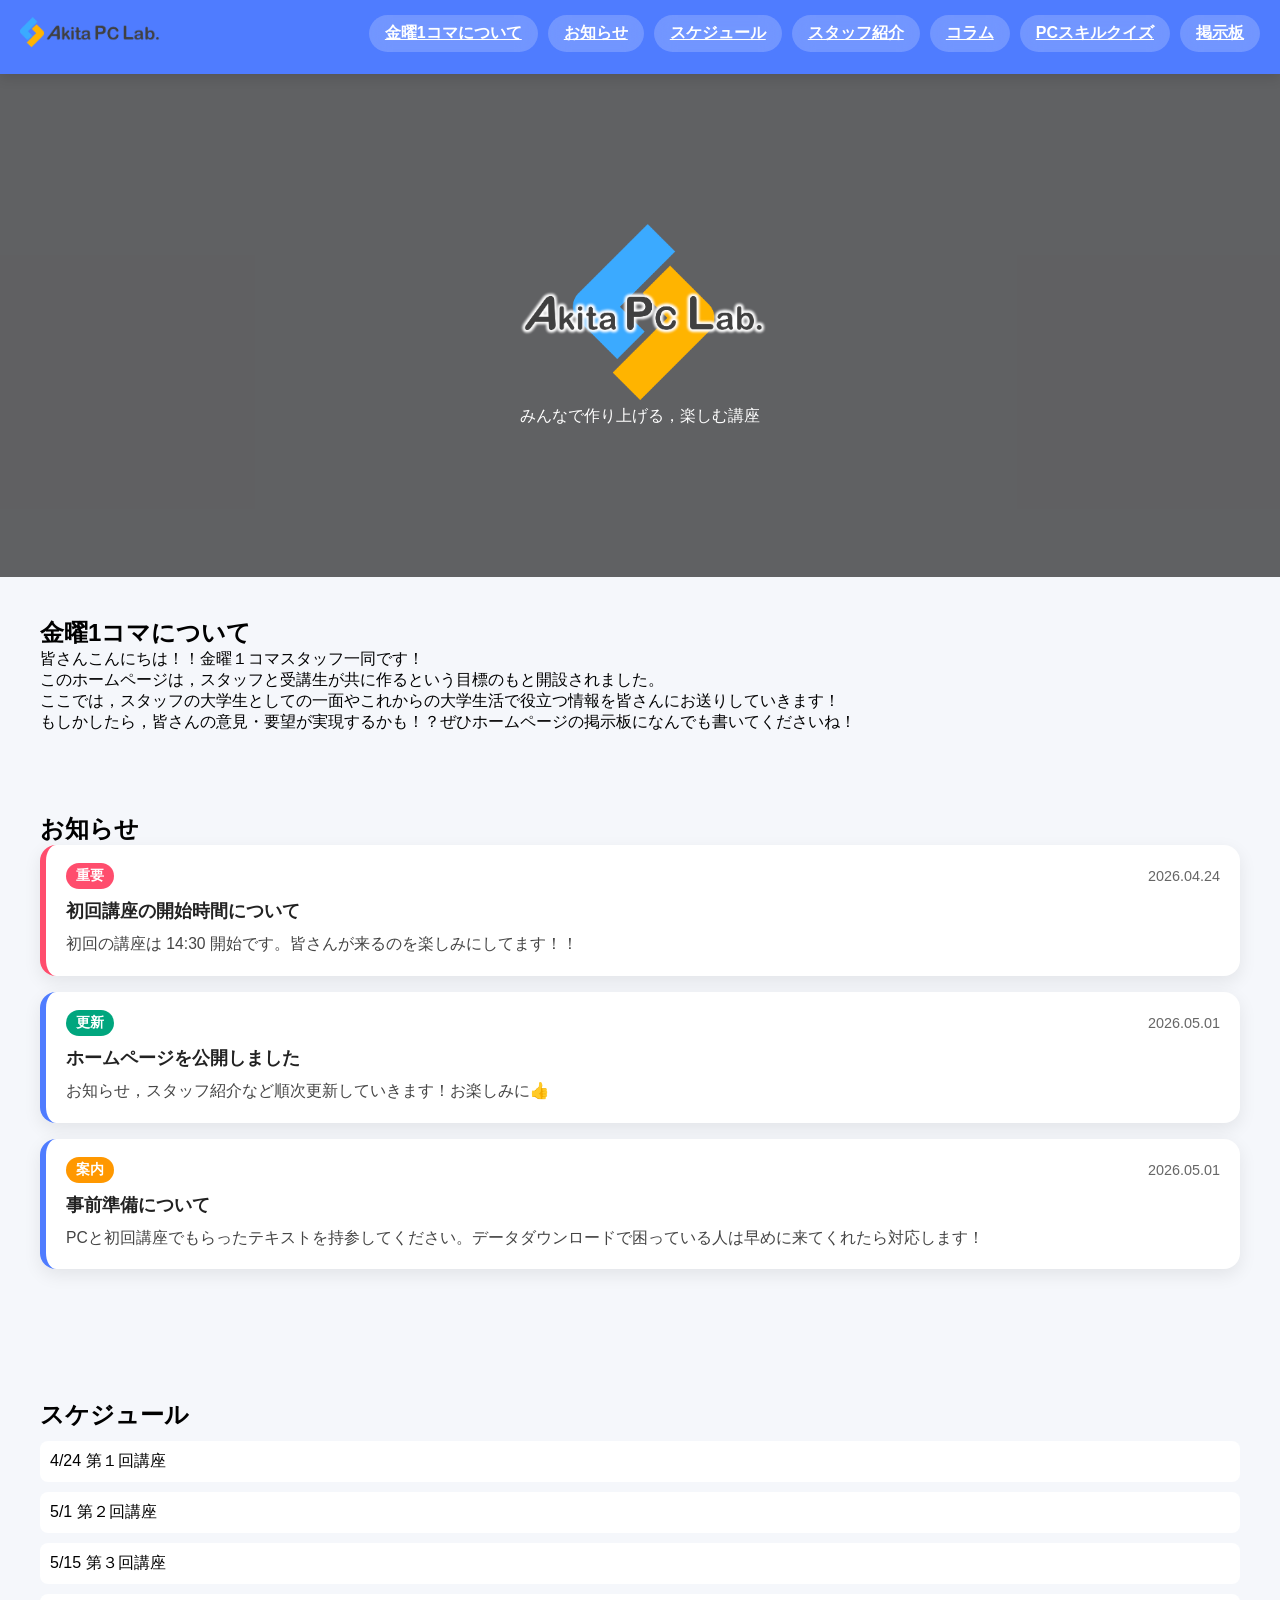
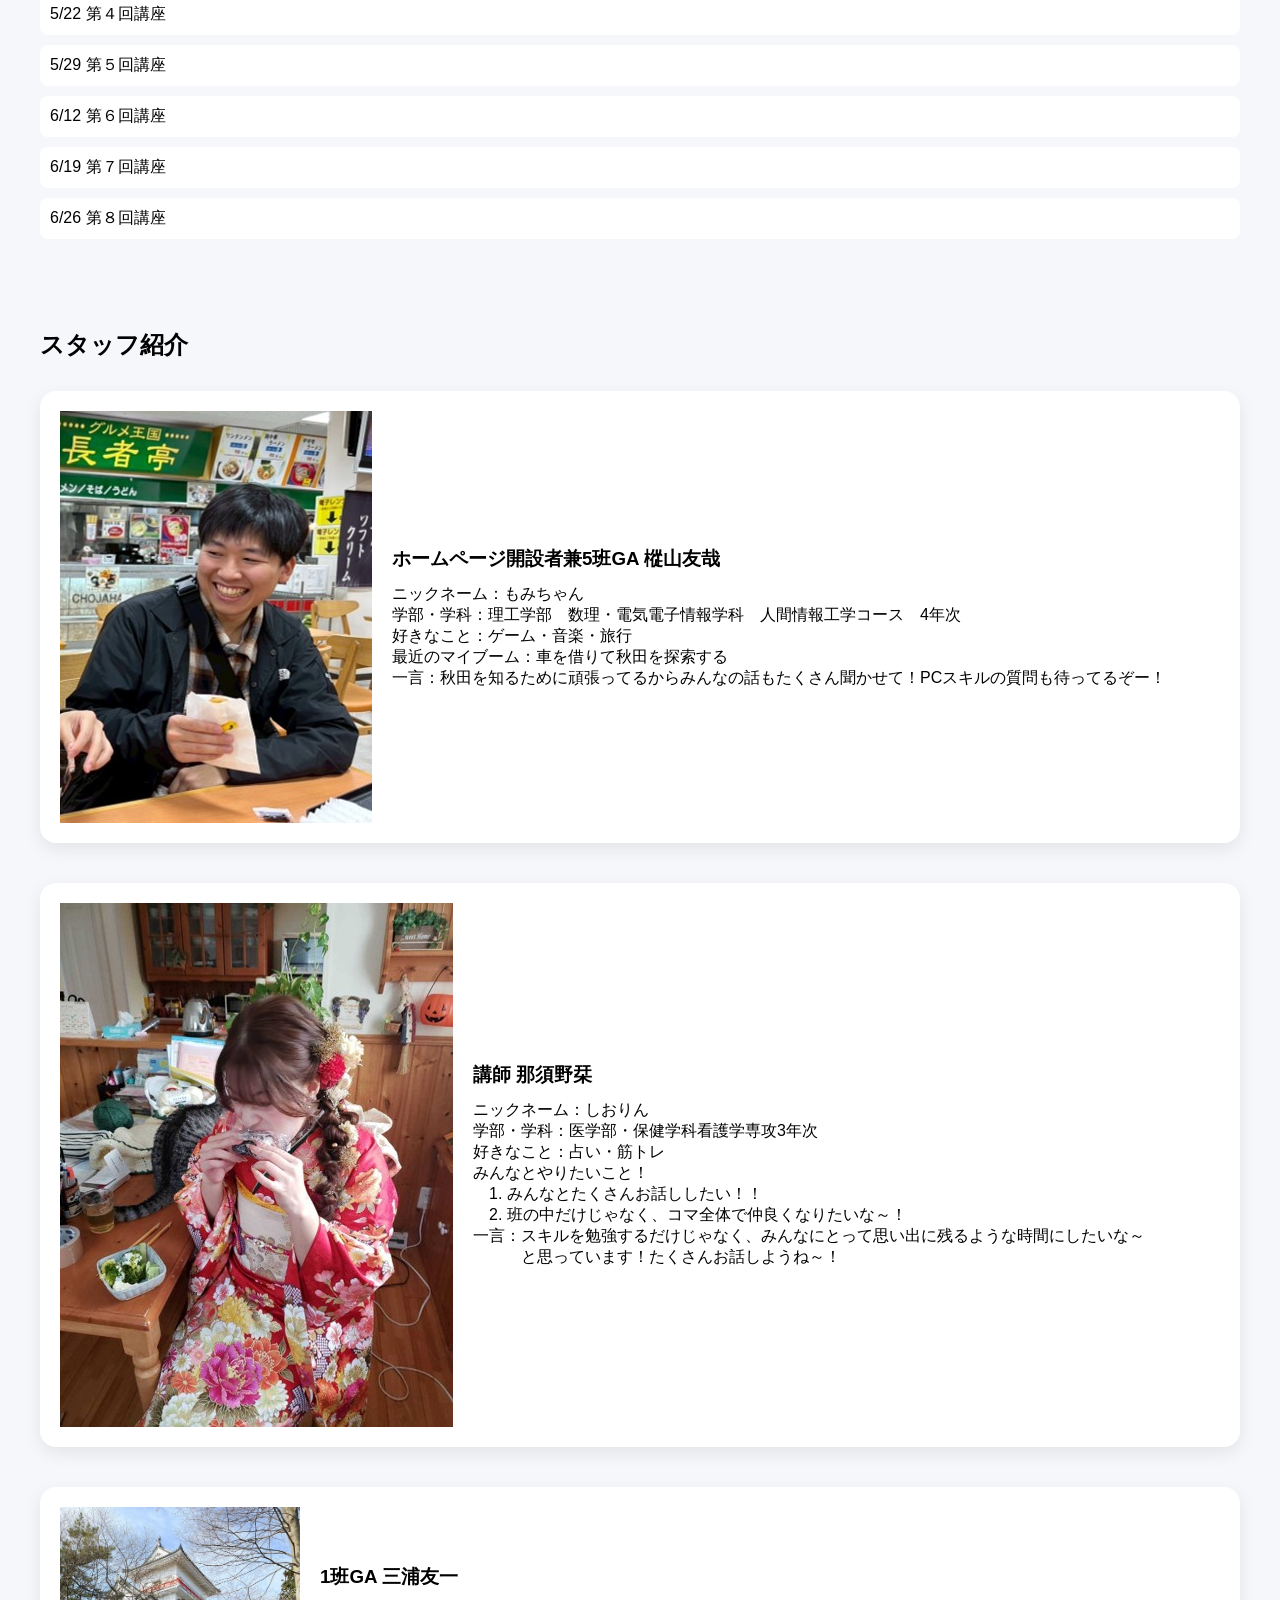
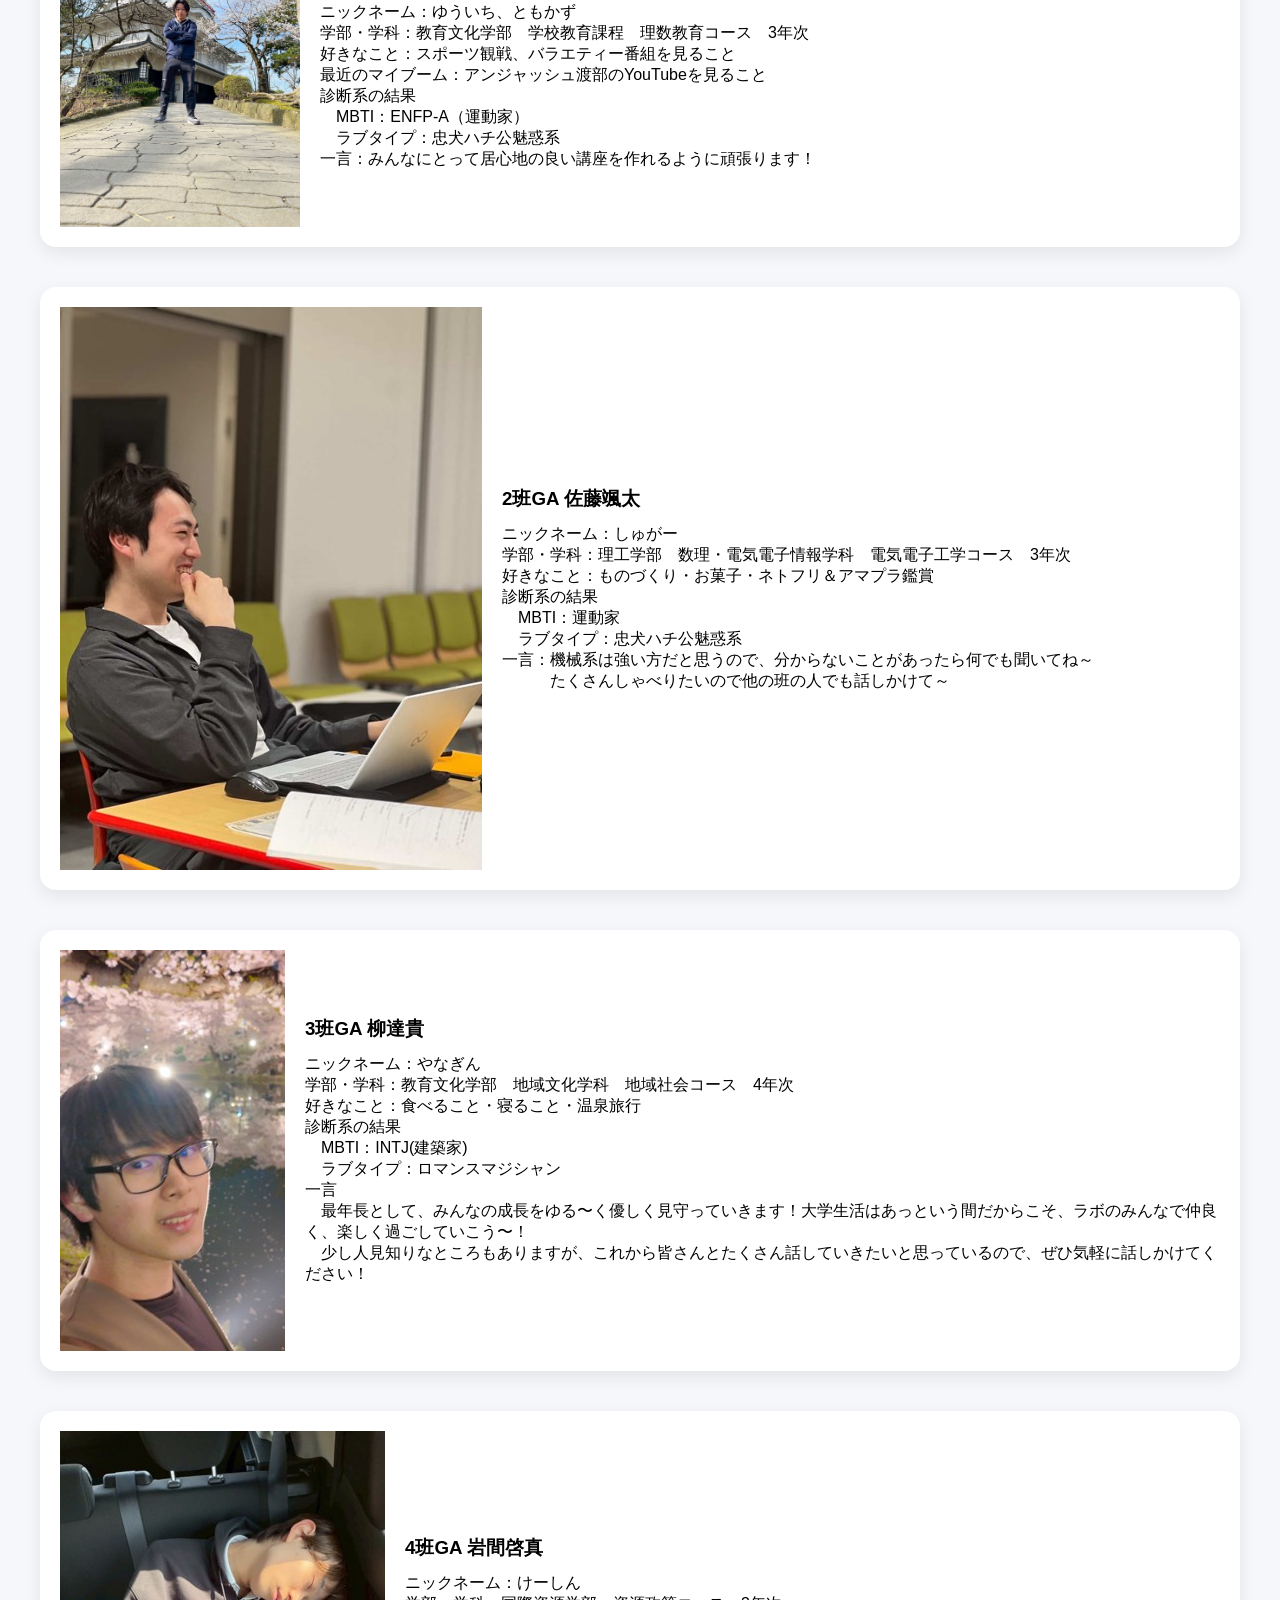
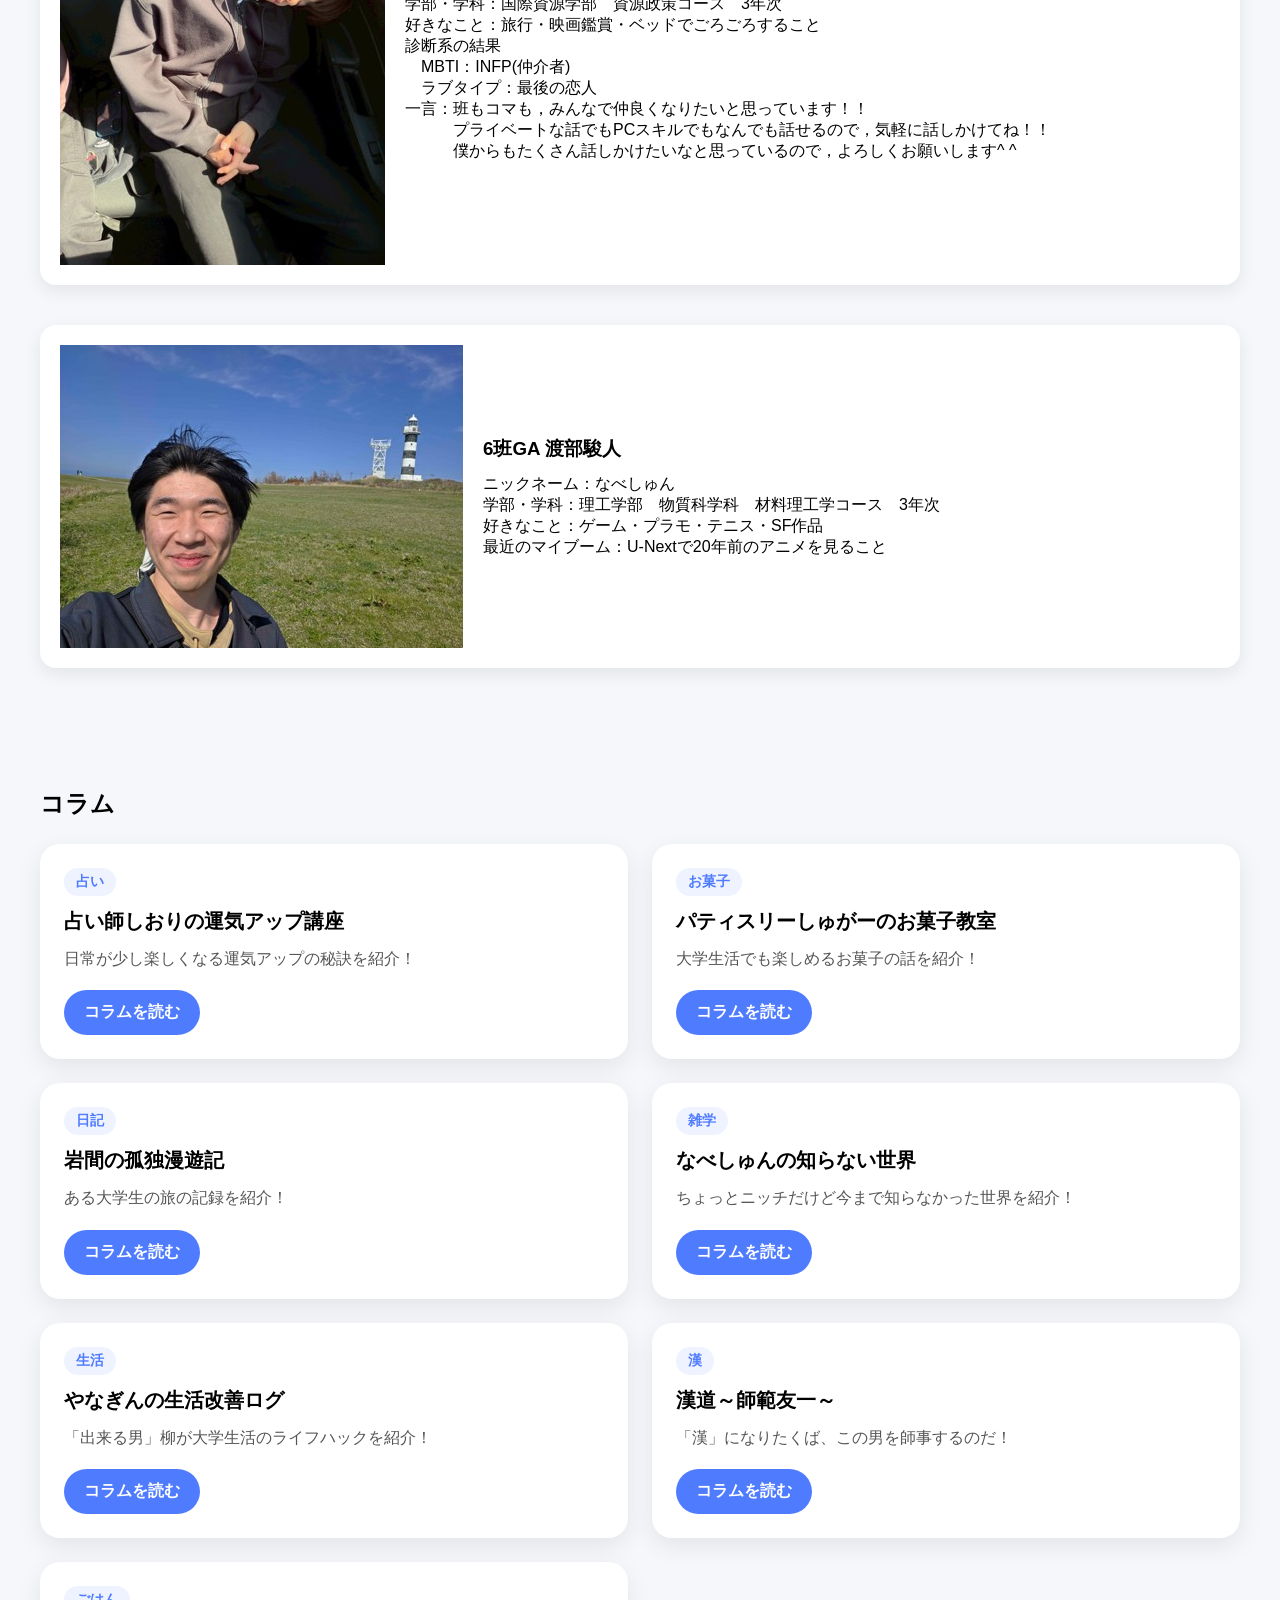
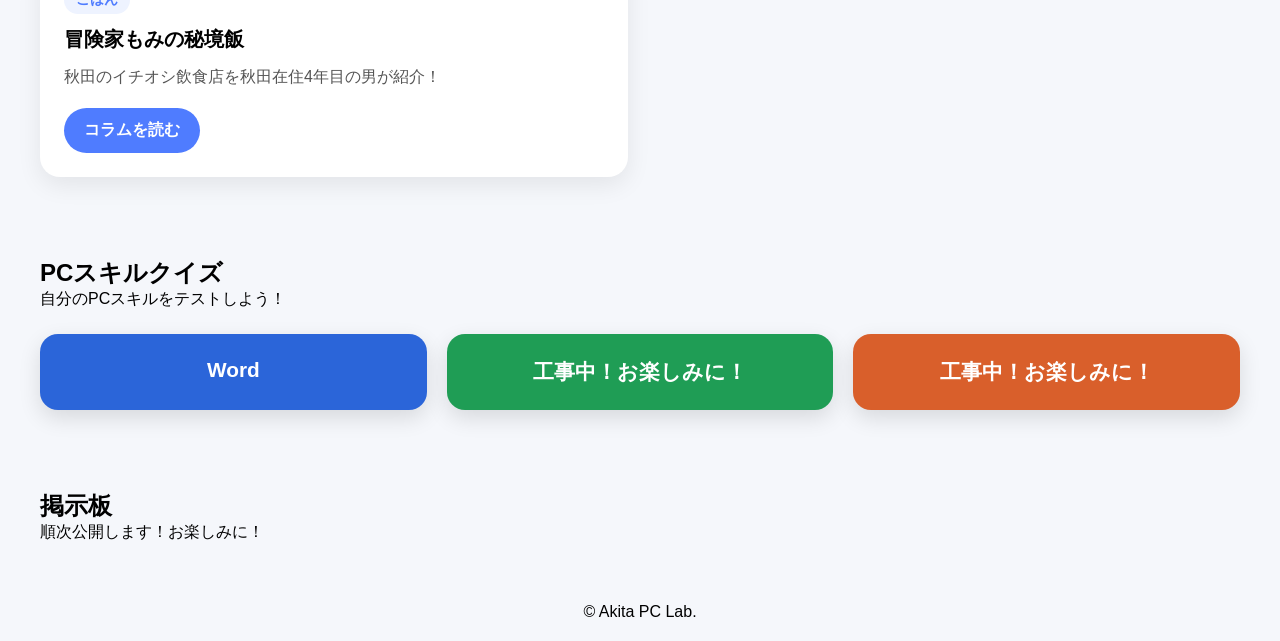
==== commit ae955222: "Add files via upload" ====
--- a/index.html
+++ b/index.html
@@ -305,8 +305,8 @@
 
     <div class="quiz-button-list">
       <a href="word-quiz.html" class="quiz-button word">Word</a>
-      <a href="excel-quiz.html" class="quiz-button excel">Excel</a>
-      <a href="powerpoint-quiz.html" class="quiz-button powerpoint">PowerPoint</a>
+      <a href="excel-quiz.html" class="quiz-button excel">工事中！お楽しみに！</a>
+      <a href="powerpoint-quiz.html" class="quiz-button powerpoint">工事中！お楽しみに！</a>
     </div>
   </section>
 
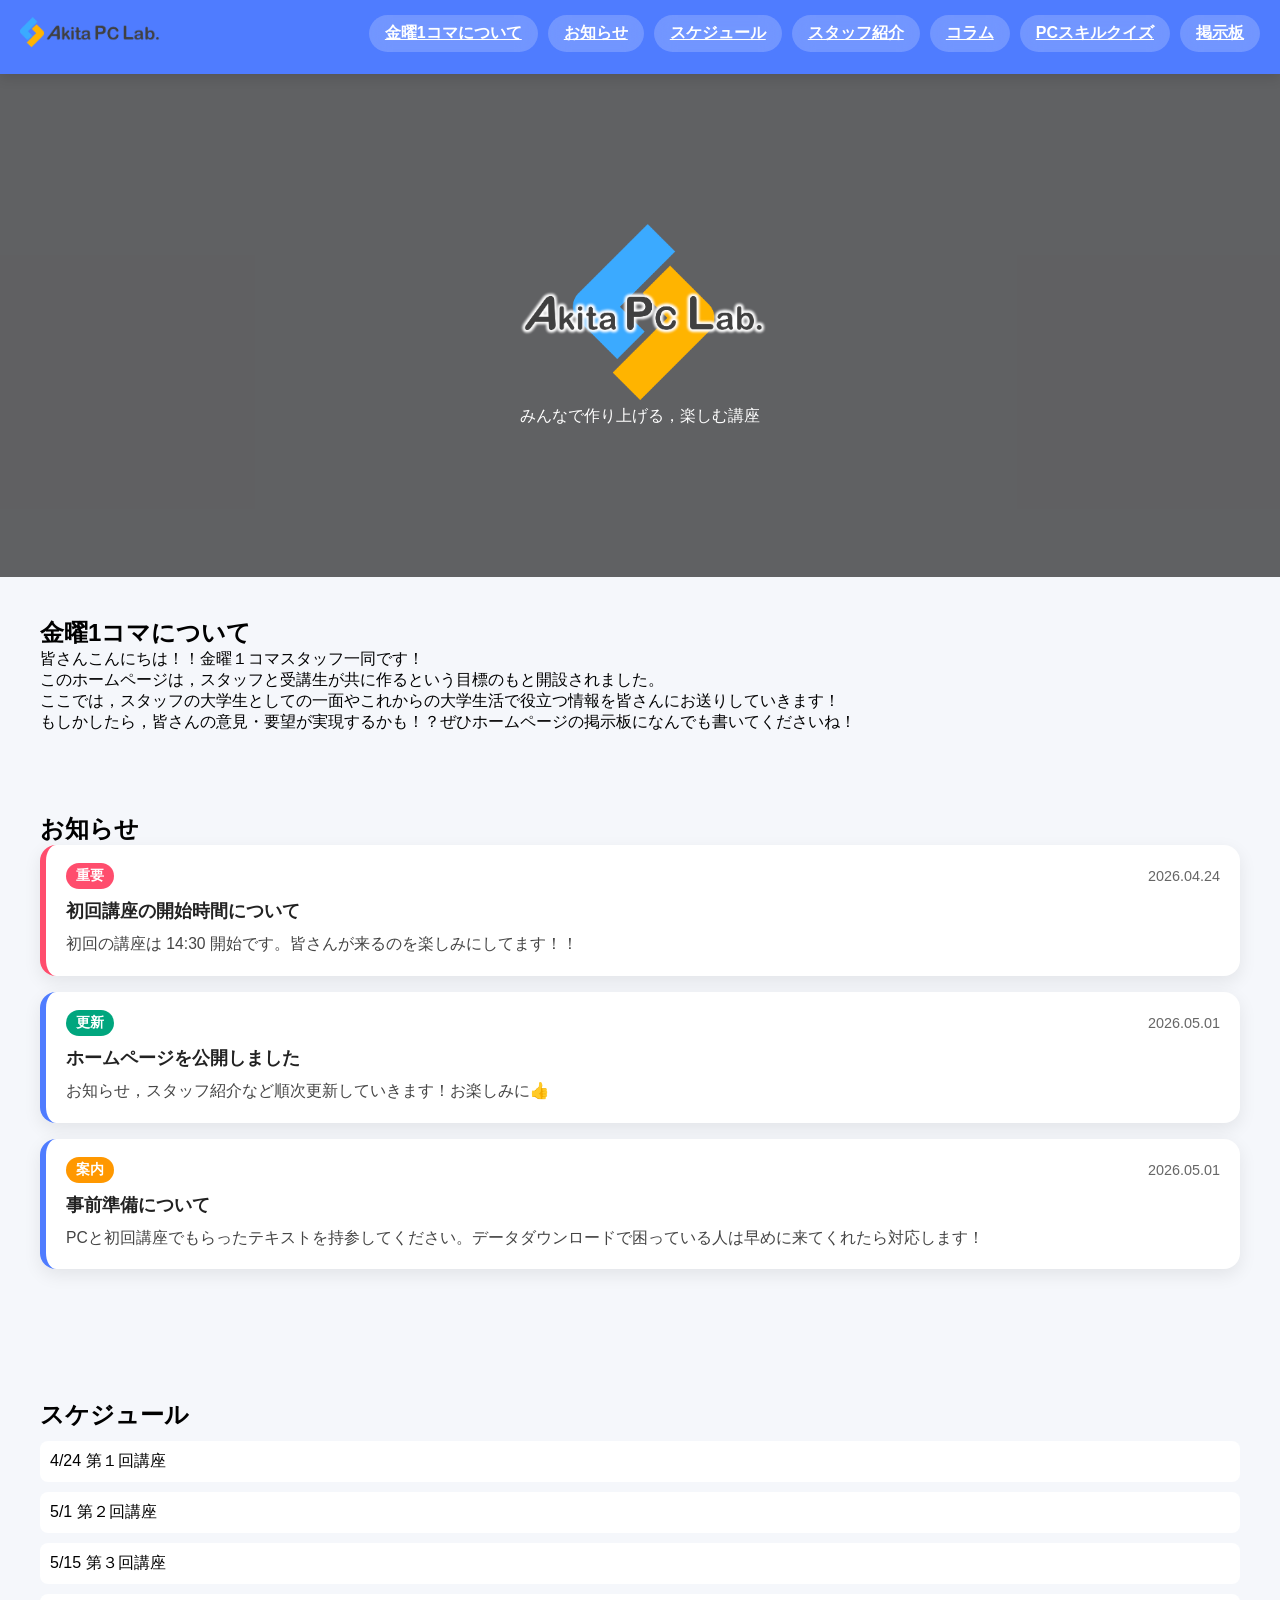
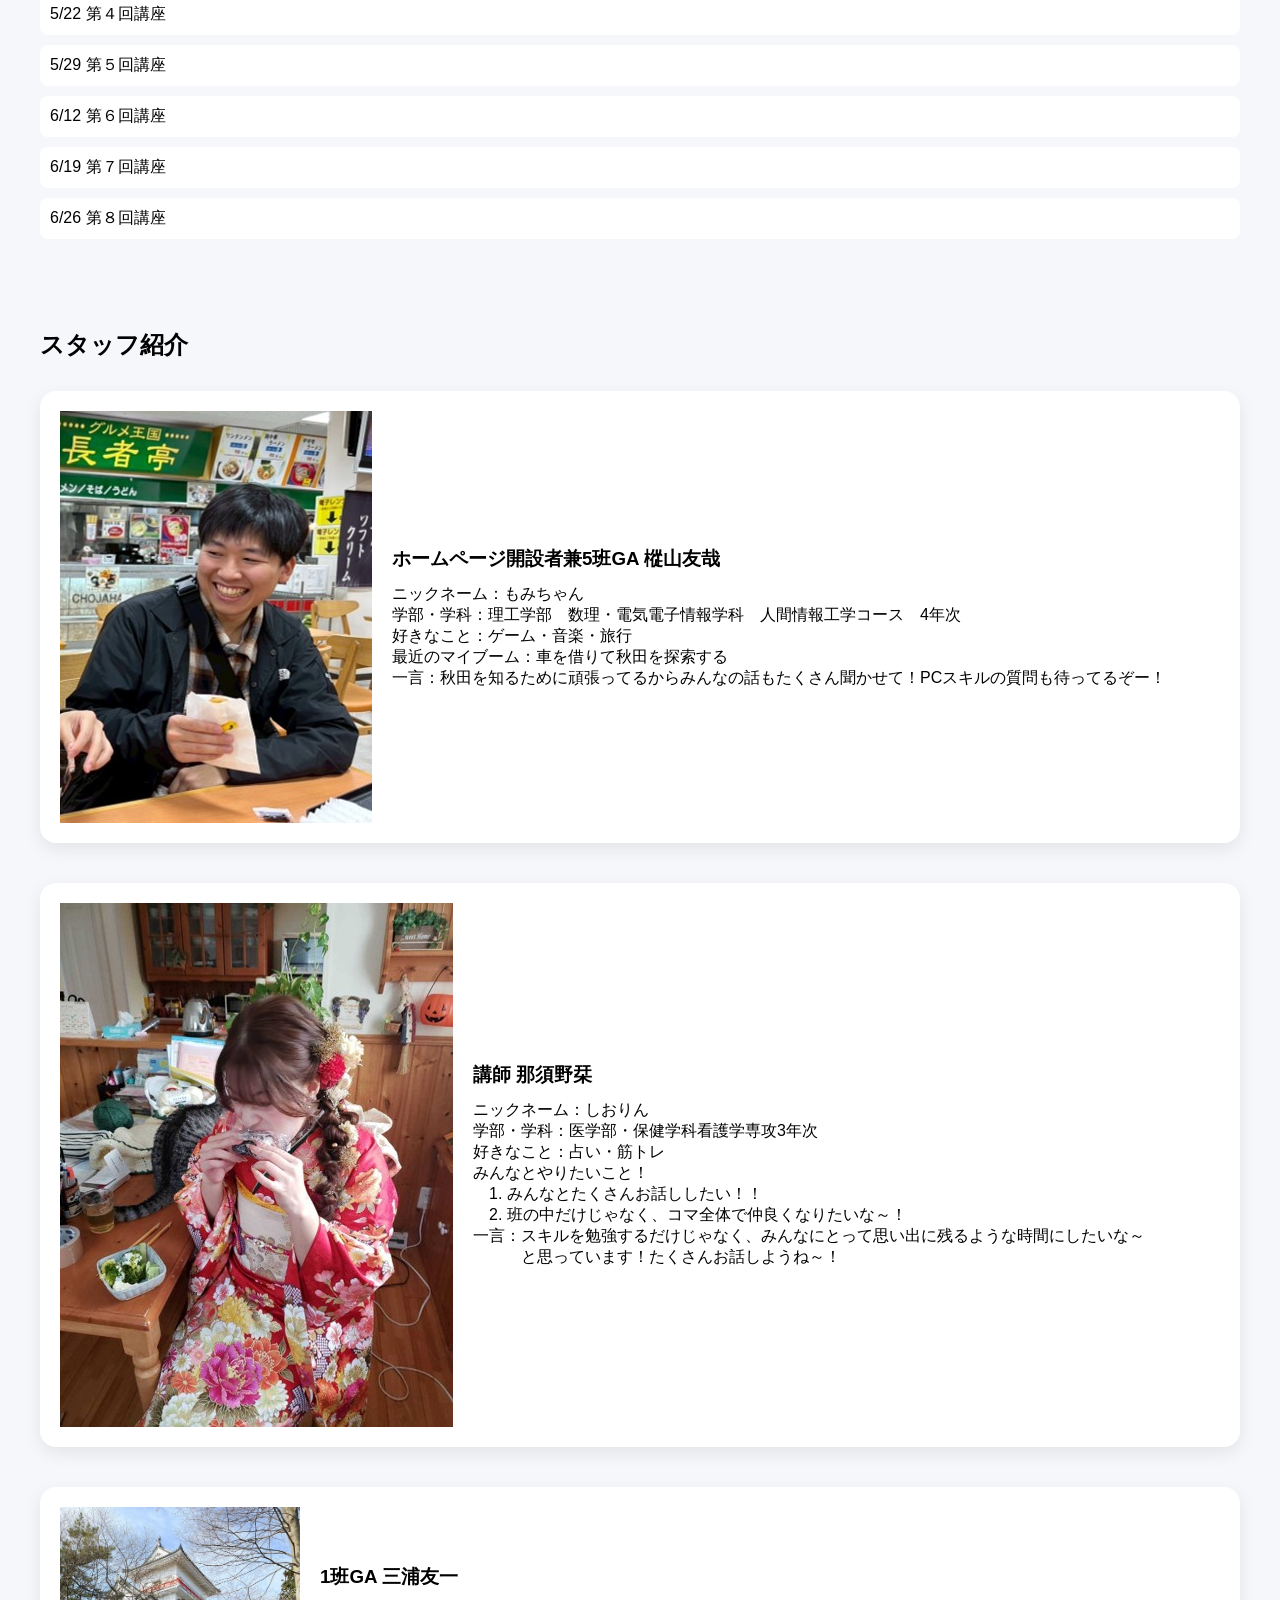
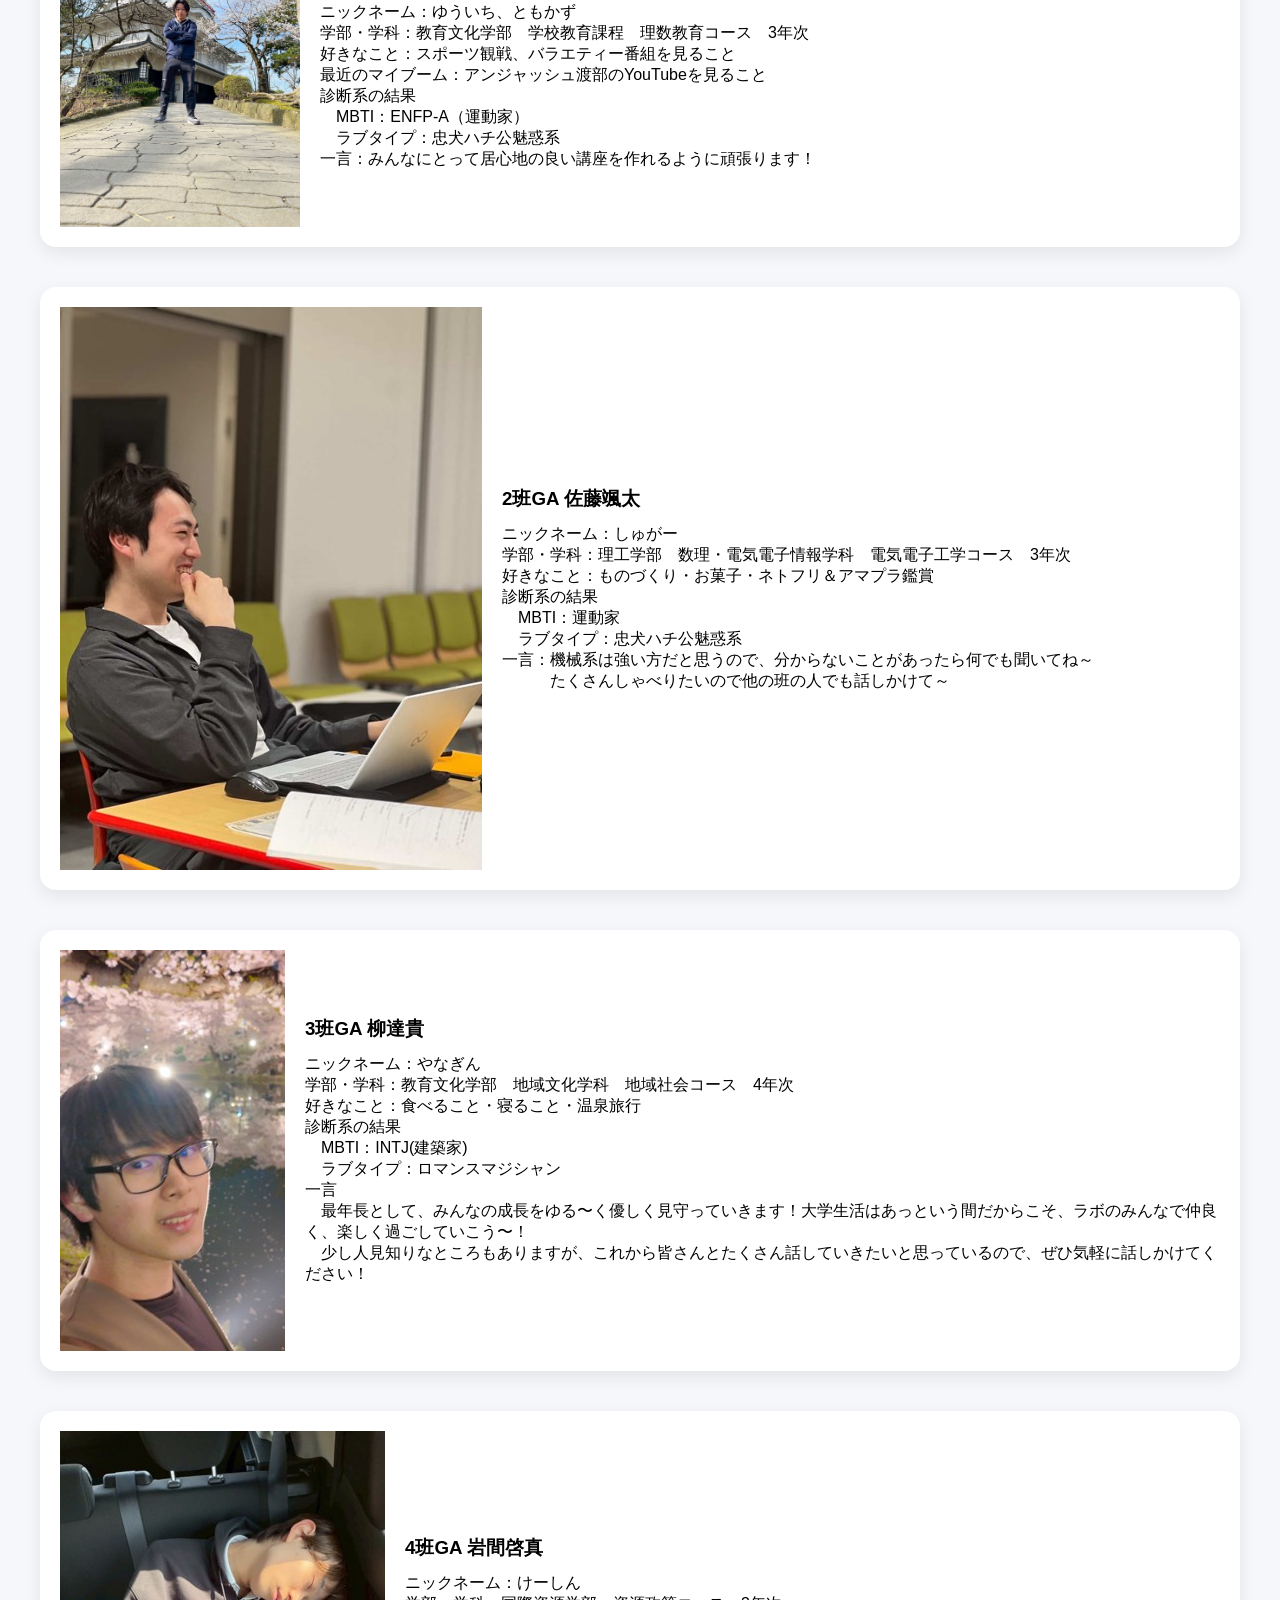
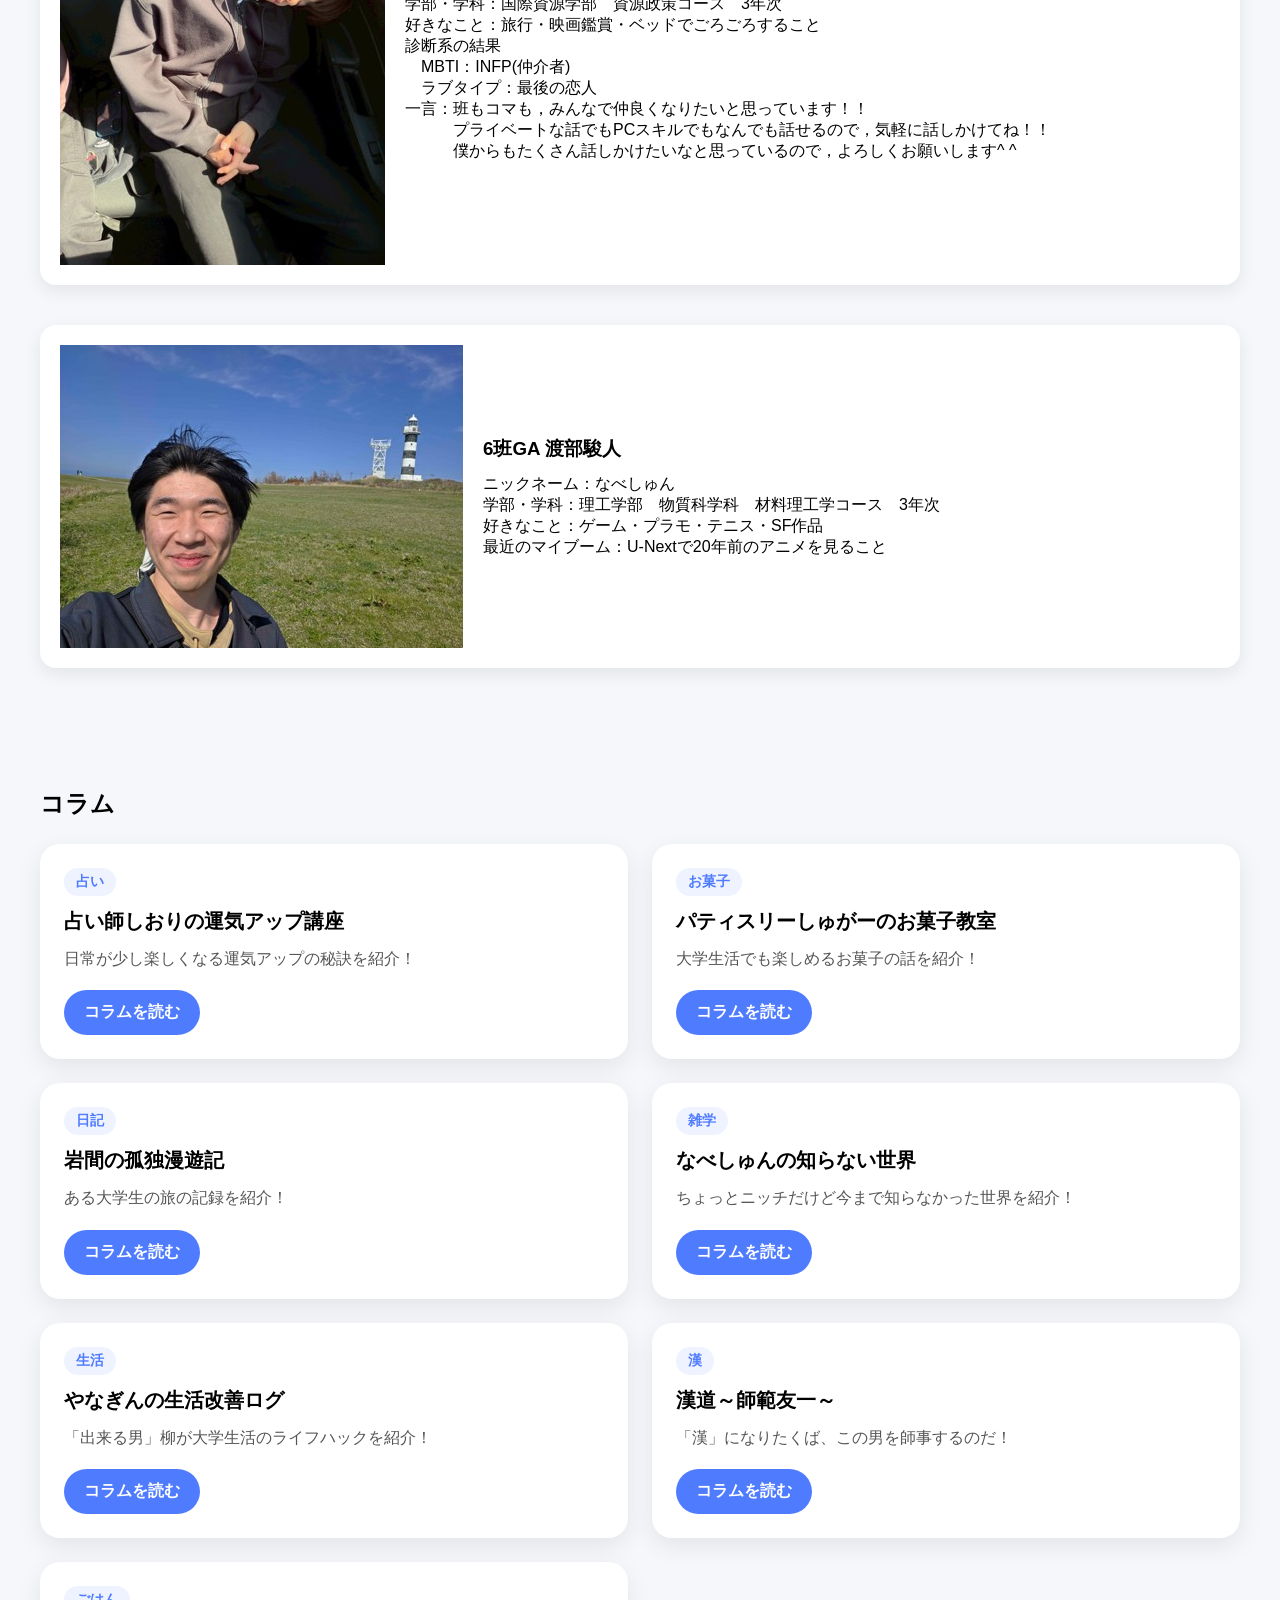
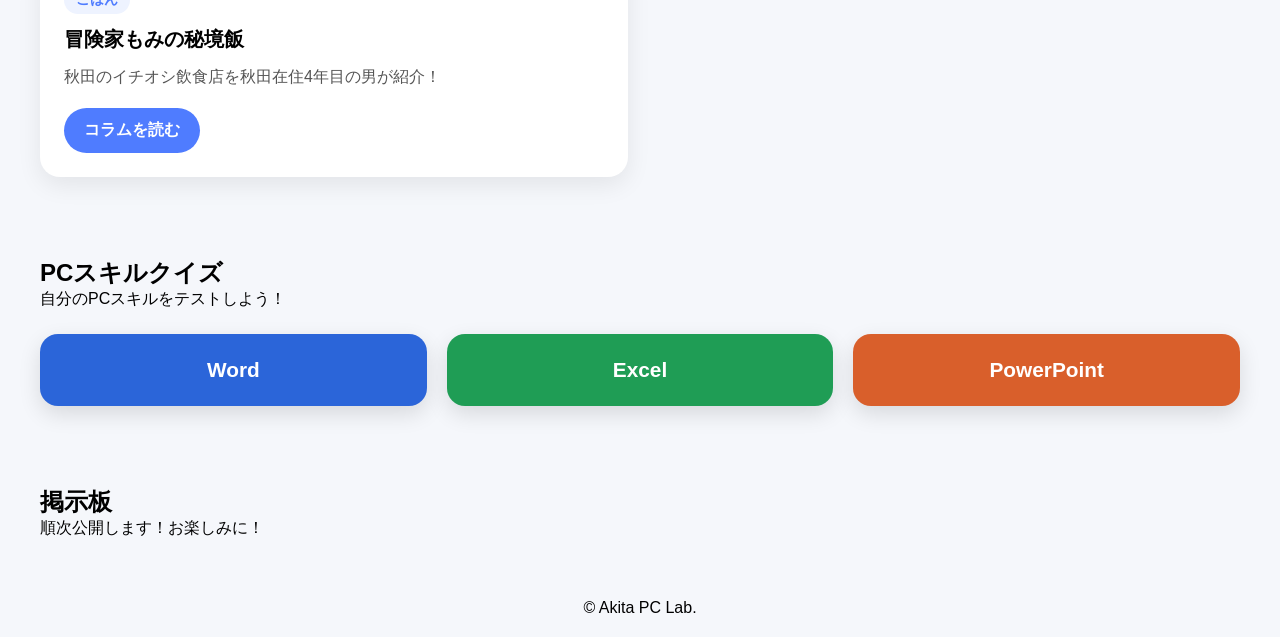
==== commit 457691e5: "Add files via upload" ====
--- a/index.html
+++ b/index.html
@@ -305,8 +305,8 @@
 
     <div class="quiz-button-list">
       <a href="word-quiz.html" class="quiz-button word">Word</a>
-      <a href="excel-quiz.html" class="quiz-button excel">工事中！お楽しみに！</a>
-      <a href="powerpoint-quiz.html" class="quiz-button powerpoint">工事中！お楽しみに！</a>
+      <a href="excel-quiz.html" class="quiz-button excel">Excel</a>
+      <a href="powerpoint-quiz.html" class="quiz-button powerpoint">PowerPoint</a>
     </div>
   </section>
 
